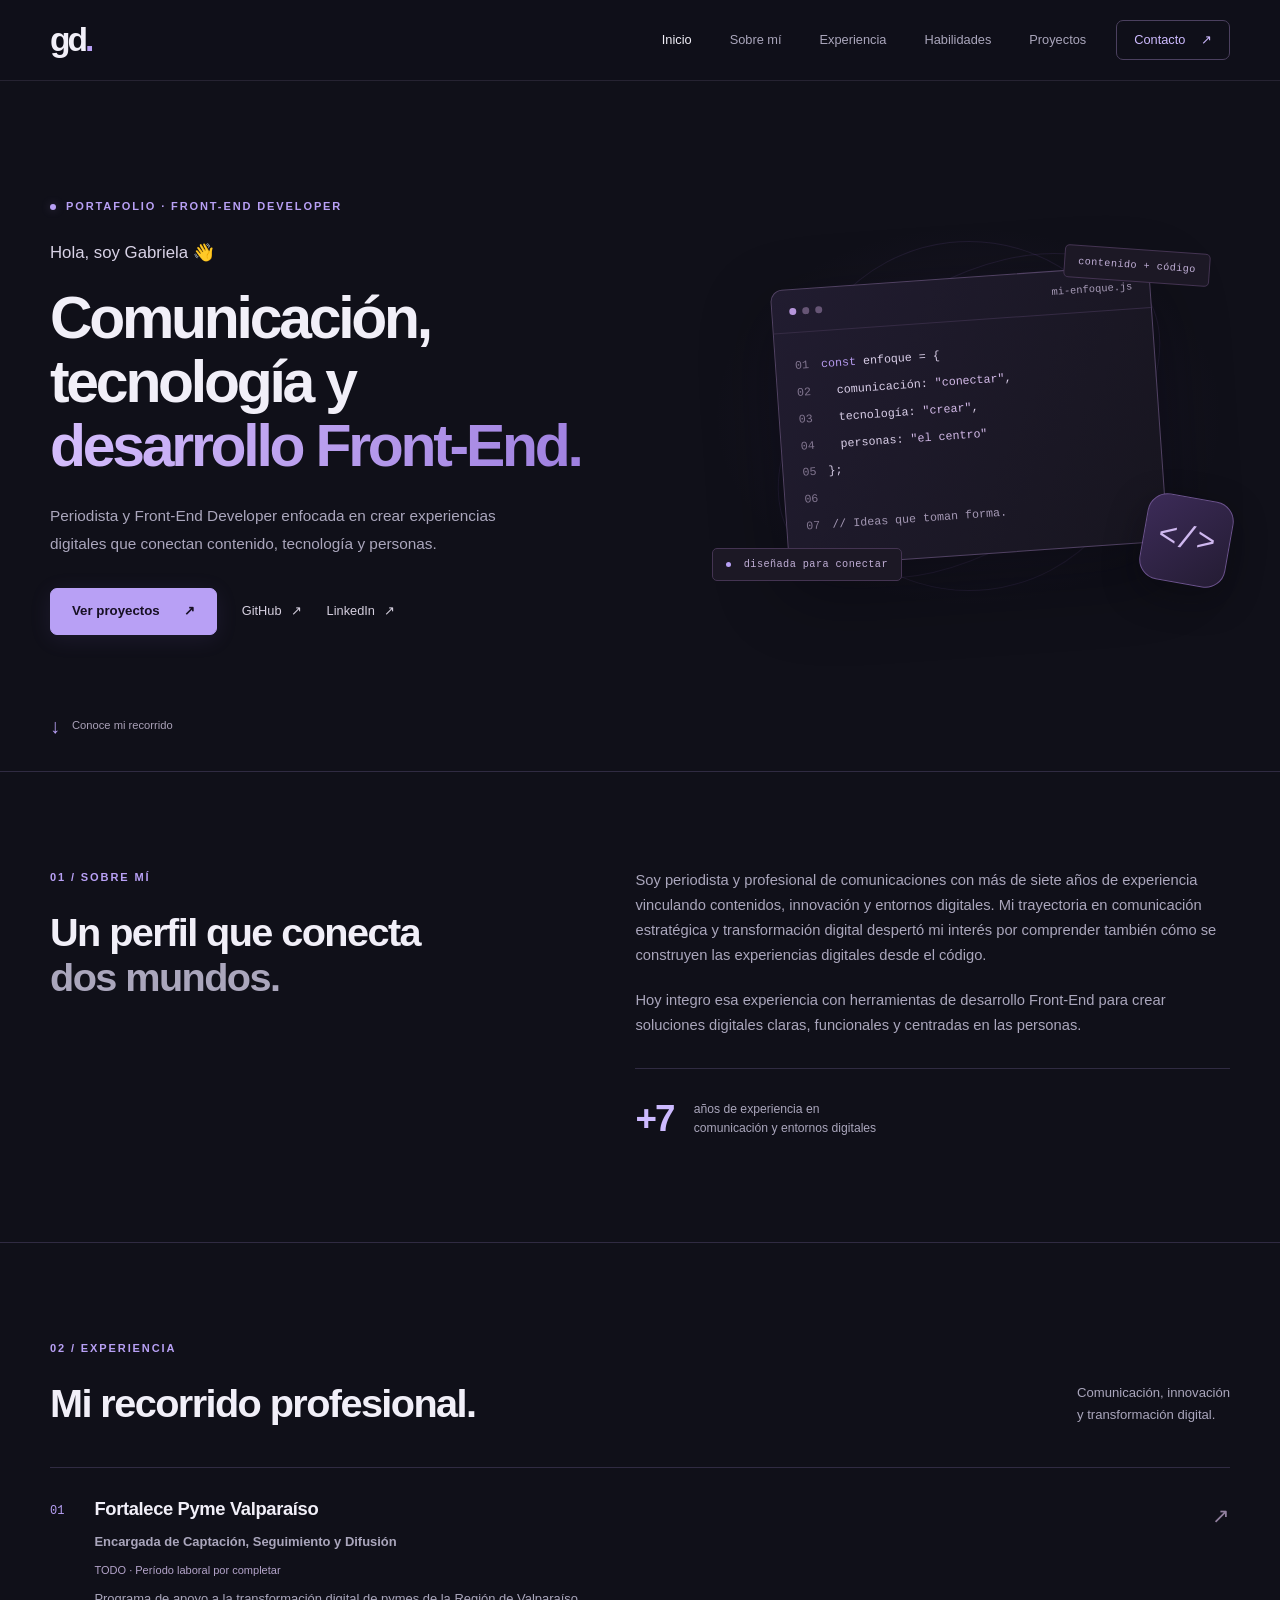
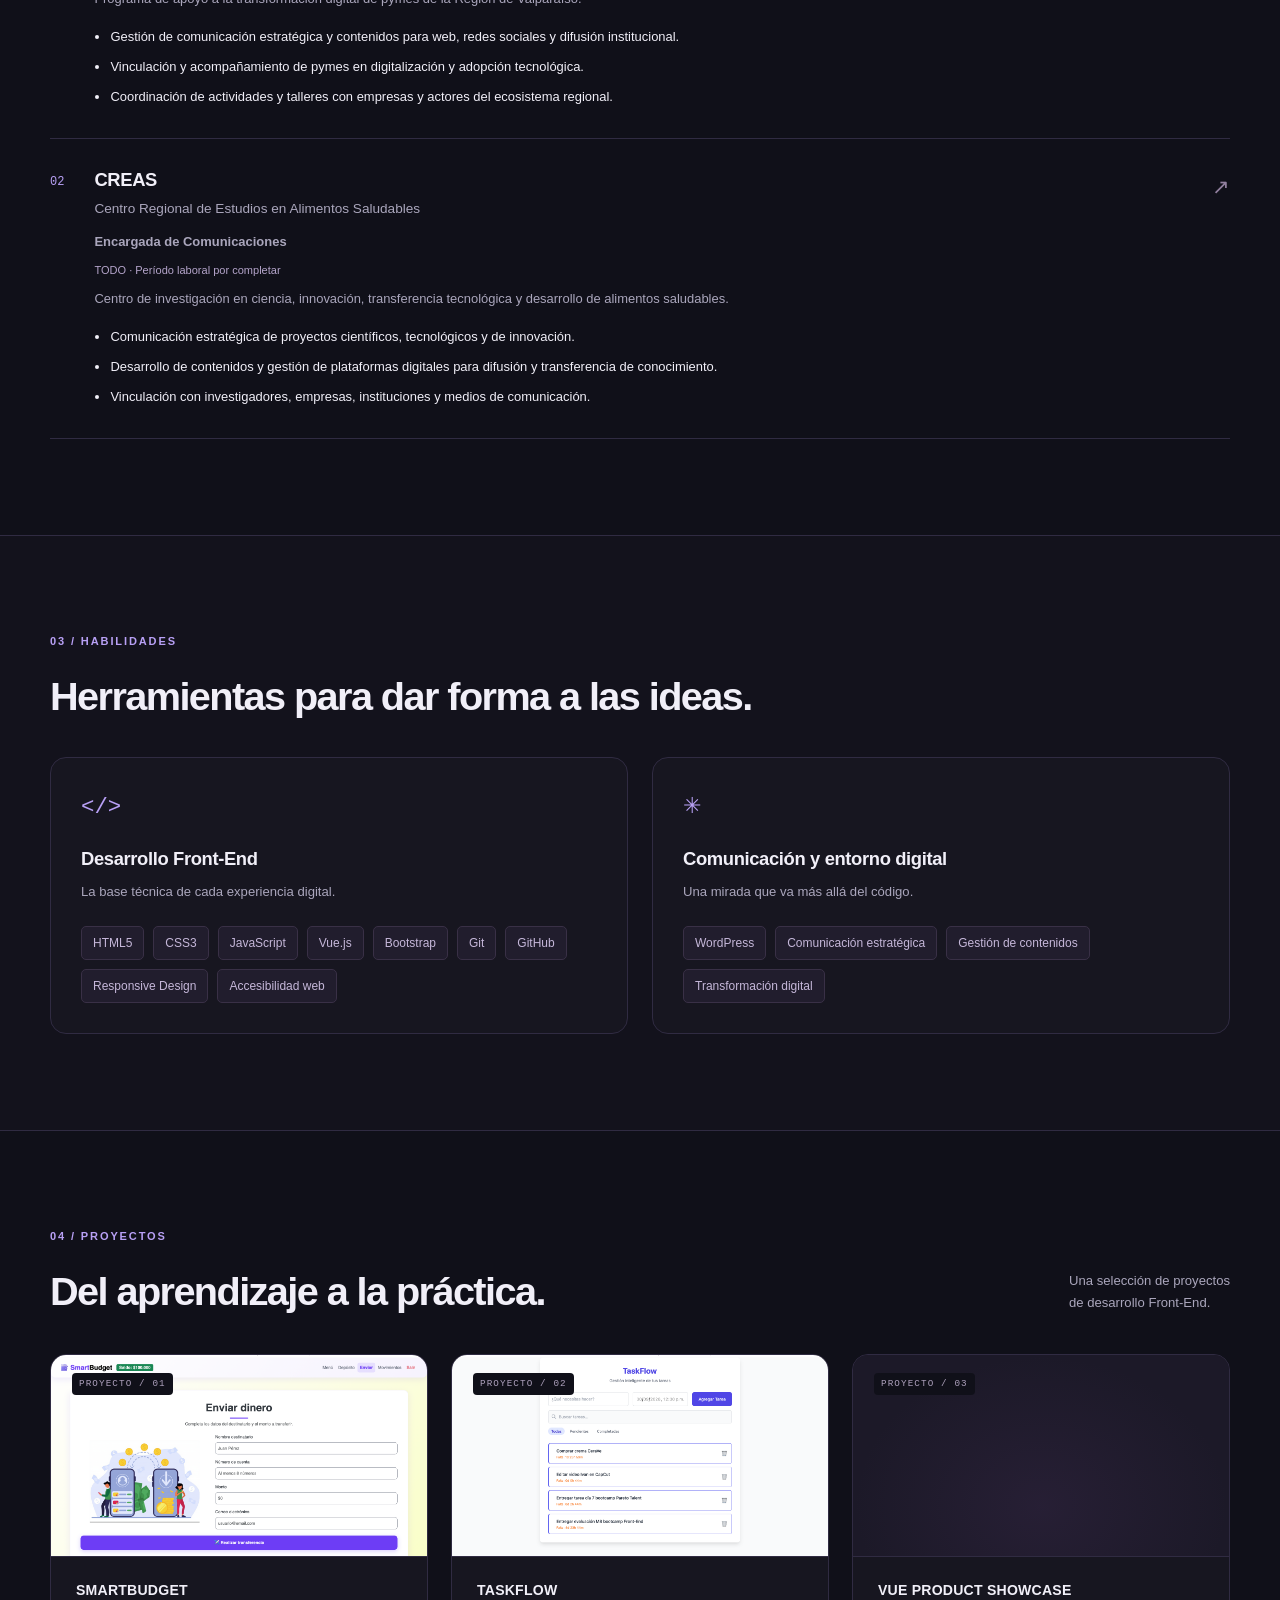
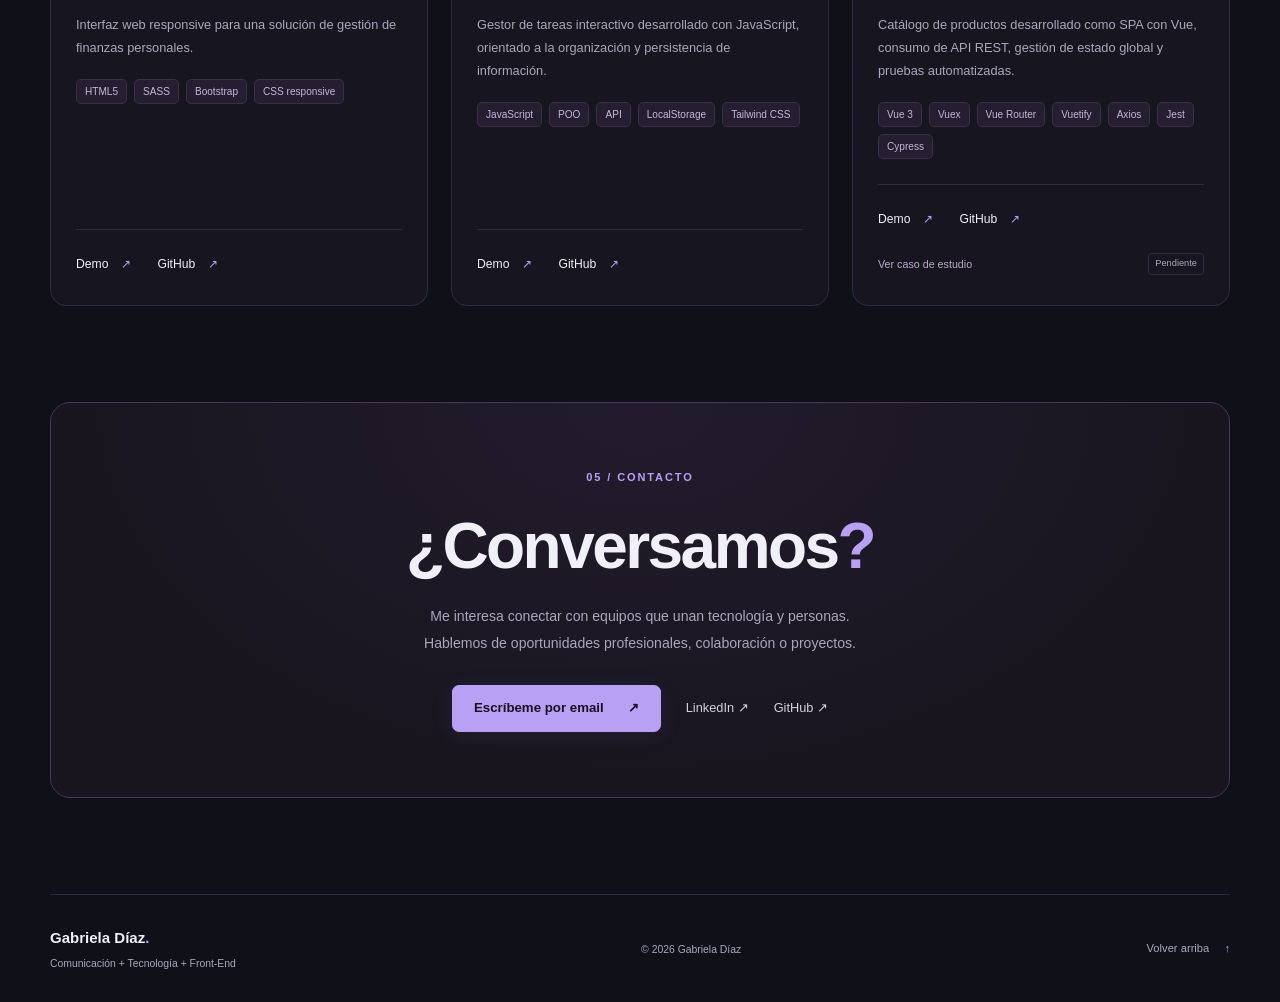
==== index.html @ 2e5667b3 "Creación inicial del portafolio" ====
<!doctype html>
<html lang="es">
<head>
  <meta charset="utf-8">
  <meta name="viewport" content="width=device-width, initial-scale=1">
  <meta name="description" content="Portafolio de Gabriela Díaz, periodista y Front-End Developer. Comunicación estratégica, tecnología y experiencias digitales centradas en las personas.">
  <meta name="theme-color" content="#101019">
  <title>Gabriela Díaz · Front-End Developer</title>
  <link href="https://cdn.jsdelivr.net/npm/bootstrap@5.3.3/dist/css/bootstrap.min.css" rel="stylesheet" integrity="sha384-QWTKZyjpPEjISv5WaRU9OFeRpok6YctnYmDr5pNlyT2bRjXh0JMhjY6hW+ALEwIH" crossorigin="anonymous">
  <link rel="stylesheet" href="css/styles.css">
  <script src="js/main.js" defer></script>
</head>
<body>
  <a class="skip-link" href="#contenido">Saltar al contenido</a>
  <header class="site-header">
    <nav class="navbar navbar-expand-lg container" aria-label="Navegación principal">
      <a class="navbar-brand brand" href="#inicio" aria-label="Gabriela Díaz, inicio">gd<span>.</span></a>
      <button class="navbar-toggler" type="button" aria-controls="menu-principal" aria-expanded="false" aria-label="Abrir menú"><span class="menu-icon" aria-hidden="true"></span></button>
      <div class="collapse navbar-collapse" id="menu-principal">
        <ul class="navbar-nav ms-auto">
          <li class="nav-item"><a class="nav-link" href="#inicio" aria-current="location">Inicio</a></li>
          <li class="nav-item"><a class="nav-link" href="#sobre-mi">Sobre mí</a></li>
          <li class="nav-item"><a class="nav-link" href="#experiencia">Experiencia</a></li>
          <li class="nav-item"><a class="nav-link" href="#habilidades">Habilidades</a></li>
          <li class="nav-item"><a class="nav-link" href="#proyectos">Proyectos</a></li>
          <li class="nav-item"><a class="nav-link contact-nav" href="#contacto">Contacto <span aria-hidden="true">↗</span></a></li>
        </ul>
      </div>
    </nav>
  </header>
  <main id="contenido" tabindex="-1">
    <section id="inicio" class="hero section container" aria-labelledby="hero-title">
      <div class="hero-copy">
        <p class="eyebrow"><span class="status-dot" aria-hidden="true"></span> PORTAFOLIO · FRONT-END DEVELOPER</p>
        <p class="intro">Hola, soy Gabriela <span aria-hidden="true">👋</span></p>
        <h1 id="hero-title">Comunicación,<br>tecnología y<br><span class="gradient-text">desarrollo<br class="mobile-break"> Front-End.</span></h1>
        <p class="hero-description">Periodista y Front-End Developer enfocada en crear experiencias digitales que conectan contenido, tecnología y personas.</p>
        <div class="hero-actions">
          <a class="button button-primary" href="#proyectos">Ver proyectos <span aria-hidden="true">↗</span></a>
          <!-- TODO: reemplazar # por las URLs reales de GitHub y LinkedIn. -->
          <a class="text-link" href="#" data-pending aria-label="GitHub (enlace pendiente)">GitHub <span aria-hidden="true">↗</span></a>
          <a class="text-link" href="#" data-pending aria-label="LinkedIn (enlace pendiente)">LinkedIn <span aria-hidden="true">↗</span></a>
        </div>
      </div>
      <div class="hero-art" aria-hidden="true">
        <div class="orbit orbit-one"></div><div class="orbit orbit-two"></div>
        <div class="art-label label-top">contenido + código</div>
        <div class="code-window">
          <div class="window-bar"><span></span><span></span><span></span><small>mi-enfoque.js</small></div>
          <div class="code-body"><span class="line-number">01</span><code><b>const</b> enfoque = {</code><span class="line-number">02</span><code>  comunicación: <em>"conectar"</em>,</code><span class="line-number">03</span><code>  tecnología: <em>"crear"</em>,</code><span class="line-number">04</span><code>  personas: <em>"el centro"</em></code><span class="line-number">05</span><code>};</code><span class="line-number">06</span><code></code><span class="line-number">07</span><code><i>// Ideas que toman forma.</i></code></div>
        </div>
        <div class="code-symbol">&lt;/&gt;</div><div class="art-label label-bottom"><span></span> diseñada para conectar</div>
      </div>
      <a class="scroll-hint" href="#sobre-mi"><span aria-hidden="true">↓</span> Conoce mi recorrido</a>
    </section>
    <section id="sobre-mi" class="section section-bordered" aria-labelledby="about-title">
      <div class="container about-grid">
        <div><p class="eyebrow">01 / SOBRE MÍ</p><h2 id="about-title">Un perfil que conecta<br><span class="muted-heading">dos mundos.</span></h2></div>
        <div class="about-copy"><p>Soy periodista y profesional de comunicaciones con más de siete años de experiencia vinculando contenidos, innovación y entornos digitales. Mi trayectoria en comunicación estratégica y transformación digital despertó mi interés por comprender también cómo se construyen las experiencias digitales desde el código.</p><p>Hoy integro esa experiencia con herramientas de desarrollo Front-End para crear soluciones digitales claras, funcionales y centradas en las personas.</p><div class="about-note"><span class="note-number">+7</span><span>años de experiencia en<br>comunicación y entornos digitales</span></div></div>
      </div>
    </section>
    <section id="experiencia" class="section container" aria-labelledby="experience-title">
      <div class="section-heading"><div><p class="eyebrow">02 / EXPERIENCIA</p><h2 id="experience-title">Mi recorrido profesional.</h2></div><p>Comunicación, innovación<br>y transformación digital.</p></div>
      <div class="experience-list">
        <article class="experience-card">
          <span class="experience-index" aria-hidden="true">01</span>
          <div>
            <h3>Fortalece Pyme Valparaíso</h3>
            <p class="experience-detail mb-2"><strong>Encargada de Captación, Seguimiento y Difusión</strong></p>
            <p class="pending-label">TODO · Período laboral por completar</p>
            <p class="experience-detail">Programa de apoyo a la transformación digital de pymes de la Región de Valparaíso.</p>
            <ul class="experience-detail mt-3 ps-3">
              <li class="mb-2">Gestión de comunicación estratégica y contenidos para web, redes sociales y difusión institucional.</li>
              <li class="mb-2">Vinculación y acompañamiento de pymes en digitalización y adopción tecnológica.</li>
              <li>Coordinación de actividades y talleres con empresas y actores del ecosistema regional.</li>
            </ul>
          </div>
          <span class="experience-arrow" aria-hidden="true">↗</span>
        </article>
        <article class="experience-card">
          <span class="experience-index" aria-hidden="true">02</span>
          <div>
            <h3>CREAS <span class="organization-detail">Centro Regional de Estudios en Alimentos Saludables</span></h3>
            <p class="experience-detail mb-2"><strong>Encargada de Comunicaciones</strong></p>
            <p class="pending-label">TODO · Período laboral por completar</p>
            <p class="experience-detail">Centro de investigación en ciencia, innovación, transferencia tecnológica y desarrollo de alimentos saludables.</p>
            <ul class="experience-detail mt-3 ps-3">
              <li class="mb-2">Comunicación estratégica de proyectos científicos, tecnológicos y de innovación.</li>
              <li class="mb-2">Desarrollo de contenidos y gestión de plataformas digitales para difusión y transferencia de conocimiento.</li>
              <li>Vinculación con investigadores, empresas, instituciones y medios de comunicación.</li>
            </ul>
          </div>
          <span class="experience-arrow" aria-hidden="true">↗</span>
        </article>
      </div>
    </section>
    <section id="habilidades" class="section section-bordered skills-section" aria-labelledby="skills-title">
      <div class="container"><p class="eyebrow">03 / HABILIDADES</p><h2 id="skills-title">Herramientas para dar forma a las ideas.</h2>
        <div class="skills-grid"><article class="skill-panel"><span class="panel-icon" aria-hidden="true">&lt;/&gt;</span><h3>Desarrollo Front-End</h3><p>La base técnica de cada experiencia digital.</p><ul class="tags skill-tags"><li>HTML5</li><li>CSS3</li><li>JavaScript</li><li>Vue.js</li><li>Bootstrap</li><li>Git</li><li>GitHub</li><li>Responsive Design</li><li>Accesibilidad web</li></ul></article><article class="skill-panel"><span class="panel-icon" aria-hidden="true">✳</span><h3>Comunicación y entorno digital</h3><p>Una mirada que va más allá del código.</p><ul class="tags skill-tags"><li>WordPress</li><li>Comunicación estratégica</li><li>Gestión de contenidos</li><li>Transformación digital</li></ul></article></div>
      </div>
    </section>
    <section id="proyectos" class="section container" aria-labelledby="projects-title">
      <div class="section-heading"><div><p class="eyebrow">04 / PROYECTOS</p><h2 id="projects-title">Del aprendizaje a la práctica.</h2></div><p>Una selección de proyectos<br>de desarrollo Front-End.</p></div>
      <div class="projects-grid">
        <article class="project-card"><div class="project-preview"><img src="assets/img/smartbudget.png" alt="Interfaz de SmartBudget para envío de dinero y gestión de finanzas personales" width="2880" height="1800" loading="lazy" decoding="async"><span class="project-number">PROYECTO / 01</span></div><div class="project-body"><h3>SMARTBUDGET</h3><p>Interfaz web responsive para una solución de gestión de finanzas personales.</p><ul class="tags"><li>HTML5</li><li>SASS</li><li>Bootstrap</li><li>CSS responsive</li></ul><div class="project-links"><!-- TODO: URLs reales de demo y repositorio de SMARTBUDGET. --><a href="#" data-pending aria-label="Demo de Smartbudget (enlace pendiente)">Demo <span aria-hidden="true">↗</span></a><a href="#" data-pending aria-label="GitHub de Smartbudget (enlace pendiente)">GitHub <span aria-hidden="true">↗</span></a></div></div></article>
        <article class="project-card"><div class="project-preview"><img src="assets/img/taskflow.png" alt="Interfaz de TaskFlow con gestor y listado de tareas" width="2880" height="1800" loading="lazy" decoding="async"><span class="project-number">PROYECTO / 02</span></div><div class="project-body"><h3>TASKFLOW</h3><p>Gestor de tareas interactivo desarrollado con JavaScript, orientado a la organización y persistencia de información.</p><ul class="tags"><li>JavaScript</li><li>POO</li><li>API</li><li>LocalStorage</li><li>Tailwind CSS</li></ul><div class="project-links"><!-- TODO: URLs reales de demo y repositorio de TASKFLOW. --><a href="#" data-pending aria-label="Demo de Taskflow (enlace pendiente)">Demo <span aria-hidden="true">↗</span></a><a href="#" data-pending aria-label="GitHub de Taskflow (enlace pendiente)">GitHub <span aria-hidden="true">↗</span></a></div></div></article>
        <article class="project-card"><div class="project-preview"><img src="assets/img/vue-product-showcase.png" alt="Catálogo de productos desarrollado con Vue con filtros y gestión de favoritos" width="2880" height="1800" loading="lazy" decoding="async"><span class="project-number">PROYECTO / 03</span></div><div class="project-body"><h3>VUE PRODUCT SHOWCASE</h3><p>Catálogo de productos desarrollado como SPA con Vue, consumo de API REST, gestión de estado global y pruebas automatizadas.</p><ul class="tags"><li>Vue 3</li><li>Vuex</li><li>Vue Router</li><li>Vuetify</li><li>Axios</li><li>Jest</li><li>Cypress</li></ul><div class="project-links"><!-- TODO: URLs reales de demo y repositorio de VUE PRODUCT SHOWCASE. --><a href="#" data-pending aria-label="Demo de Vue Product Showcase (enlace pendiente)">Demo <span aria-hidden="true">↗</span></a><a href="#" data-pending aria-label="GitHub de Vue Product Showcase (enlace pendiente)">GitHub <span aria-hidden="true">↗</span></a></div><!-- TODO: añadir URL del caso de estudio y activar este enlace cuando esté disponible. --><a class="case-study" href="#" data-pending aria-label="Ver caso de estudio de Vue Product Showcase (pendiente)">Ver caso de estudio <span>Pendiente</span></a></div></article>
      </div>
    </section>
    <section id="contacto" class="section container" aria-labelledby="contact-title"><div class="contact-panel"><p class="eyebrow">05 / CONTACTO</p><h2 id="contact-title">¿Conversamos<span>?</span></h2><p>Me interesa conectar con equipos que unan tecnología y personas.<br>Hablemos de oportunidades profesionales, colaboración o proyectos.</p><div class="contact-actions"><!-- TODO: reemplazar # por mailto: con email real y URLs de LinkedIn y GitHub. --><a class="button button-primary" href="#" data-pending aria-label="Email (enlace pendiente)">Escríbeme por email <span aria-hidden="true">↗</span></a><a class="text-link" href="#" data-pending aria-label="LinkedIn (enlace pendiente)">LinkedIn ↗</a><a class="text-link" href="#" data-pending aria-label="GitHub (enlace pendiente)">GitHub ↗</a></div></div></section>
  </main>
  <footer class="site-footer container"><div><a class="footer-name" href="#inicio">Gabriela Díaz<span>.</span></a><p>Comunicación + Tecnología + Front-End</p></div><p>© <span id="year">2026</span> Gabriela Díaz</p><a class="back-top" href="#inicio">Volver arriba <span aria-hidden="true">↑</span></a></footer>
  <div class="link-notice" role="status" aria-live="polite" aria-atomic="true"></div>
</body>
</html>
---- css/styles.css ----
/* Paleta, espaciado y componentes compartidos. */
:root{color-scheme:dark;--bg:#101019;--surface:#171620;--surface-light:#1d1b29;--text:#f1eff8;--muted:#aaa6bc;--accent:#b8a0f5;--accent-bright:#cdbaff;--border:#302b42;--radius:16px;--header-height:80px}
*{box-sizing:border-box}html{scroll-behavior:smooth;scroll-padding-top:calc(var(--header-height) + 24px)}body{margin:0;background:var(--bg);color:var(--text);font-family:Inter,"Segoe UI",Arial,sans-serif;font-size:16px;line-height:1.7;-webkit-font-smoothing:antialiased}a{color:inherit;text-decoration:none}a,button{touch-action:manipulation}a,button,.project-card{transition:color .2s,background .2s,border-color .2s,transform .2s}a:hover{color:var(--accent-bright)}:focus-visible{outline:3px solid var(--accent-bright);outline-offset:5px;border-radius:4px}::selection{background:#66508c;color:#fff}.container{width:calc(100% - 48px);max-width:1180px;margin-inline:auto;padding-inline:0}.section{padding-block:96px}.section-bordered{border-block:1px solid var(--border)}.eyebrow{font-size:.69rem;font-weight:600;letter-spacing:.17em;color:var(--accent);margin-bottom:23px}h1,h2,h3{line-height:1.15;font-weight:650;letter-spacing:-.04em}h2{font-size:clamp(1.9rem,3.1vw,2.6rem);margin-bottom:0}h3{font-size:1.15rem;letter-spacing:-.02em}p{color:var(--muted)}/* Oculto visualmente, disponible para teclado y fuera del flujo del layout. */
.skip-link{position:fixed;top:12px;left:20px;z-index:100;width:1px;height:1px;padding:0;overflow:hidden;clip-path:inset(50%);white-space:nowrap;background:var(--accent-bright);color:var(--bg);transition:none}
.skip-link:focus-visible{width:auto;height:auto;max-width:calc(100% - 40px);padding:12px 20px;overflow:visible;clip-path:none;white-space:normal;color:var(--bg);outline:3px solid var(--accent-bright);outline-offset:5px;border-radius:4px}
.site-header{position:sticky;top:0;z-index:30;background:rgba(16,16,25,.96);border-bottom:1px solid #262332;backdrop-filter:blur(14px)}.navbar{min-height:var(--header-height);padding-block:12px}.brand{font-size:2.1rem;letter-spacing:-.09em;color:var(--text)!important;font-weight:750;line-height:1}.brand span,.footer-name span{color:var(--accent)}.navbar-nav{gap:22px;align-items:center}.navbar .nav-link{color:var(--muted);font-size:.8rem;padding:8px 0}.navbar .nav-link:hover,.navbar .nav-link[aria-current]{color:var(--text)}.navbar .contact-nav{border:1px solid #4b405f;border-radius:7px;padding:8px 17px!important;color:var(--accent-bright)}.contact-nav span{margin-left:12px}.navbar-toggler{border:1px solid var(--border);padding:12px;color:var(--accent);box-shadow:none!important}.menu-icon{display:block;width:20px;height:14px;border-top:2px solid currentColor;border-bottom:2px solid currentColor;position:relative}.menu-icon:after{content:"";position:absolute;top:5px;left:0;width:20px;border-top:2px solid currentColor}
/* Hero: ilustración abstracta creada únicamente con CSS, sin fotografía. */
.hero{position:relative;display:grid;grid-template-columns:1.2fr 1fr;align-items:center;gap:30px;padding-top:85px;padding-bottom:105px;min-height:690px}.hero .eyebrow{display:flex;align-items:center;gap:10px}.status-dot{width:6px;height:6px;border-radius:50%;background:var(--accent);box-shadow:0 0 10px #b8a0f544}.intro{color:#d8d2e6;font-size:1.05rem;margin:0 0 18px}h1{font-size:clamp(2.6rem,4.6vw,3.9rem);line-height:1.09;margin-bottom:24px;letter-spacing:-.055em}.gradient-text{background:linear-gradient(110deg,#d6bffd,#9e7fdf);background-clip:text;-webkit-background-clip:text;color:transparent}.mobile-break{display:none}.hero-description{font-size:.96rem;max-width:465px;line-height:1.8}.hero-actions,.contact-actions{display:flex;align-items:center;flex-wrap:wrap;gap:25px;margin-top:30px}.button{display:inline-flex;align-items:center;justify-content:center;gap:24px;min-height:47px;padding:10px 21px;border-radius:7px;font-size:.83rem;font-weight:650}.button-primary{background:var(--accent);color:#171023;border:1px solid var(--accent);box-shadow:0 4px 22px #9874e21a}.button-primary:hover{background:#ceb9ff;color:#171023;transform:translateY(-2px)}.text-link{font-size:.8rem;color:#d5cfdf;min-height:44px;display:inline-flex;align-items:center;gap:9px}.hero-art{height:390px;position:relative;display:flex;align-items:center;justify-content:center;background:radial-gradient(ellipse,#71499a22,transparent 69%)}.orbit{position:absolute;width:350px;height:350px;border:1px solid #8e69c320;border-radius:50%;transform:rotate(-28deg)}.orbit-two{width:430px;height:260px;transform:rotate(-35deg)}.code-window{position:relative;z-index:2;width:380px;border:1px solid #514263;border-radius:12px;background:linear-gradient(120deg,#211c30,#17151f);box-shadow:0 25px 70px #06050c66;transform:rotate(-4deg)}.window-bar{height:43px;display:flex;align-items:center;gap:6px;border-bottom:1px solid #352b44;padding:0 17px}.window-bar>span{width:7px;height:7px;background:#665575;border-radius:50%}.window-bar>span:first-child{background:#b695db}.window-bar small{margin-left:auto;font-family:monospace;font-size:.65rem;color:#a69ab6}.code-body{padding:24px 13px 28px;display:grid;grid-template-columns:26px 1fr;gap:7px 6px;font-family:monospace;font-size:.73rem}.line-number{color:#81758f;text-align:center}.code-body code{white-space:pre;color:#d9cee8;font-size:inherit}.code-body b{color:#b499ec;font-weight:400}.code-body em{font-style:normal;color:#d2b9e7}.code-body i{font-style:normal;color:#a397b3}.code-symbol{position:absolute;right:0;bottom:27px;z-index:3;width:87px;height:87px;display:grid;place-items:center;border:1px solid #6b528d;border-radius:20px;background:linear-gradient(135deg,#3c2b58,#241c33);font-family:monospace;font-size:2rem;color:#cfb8ef;transform:rotate(10deg);box-shadow:0 12px 35px #08070d66}.art-label{position:absolute;font-family:monospace;font-size:.64rem;letter-spacing:.04em;color:#c1afd7;border:1px solid #443452;background:#1c1825;padding:7px 13px;border-radius:5px;z-index:3}.label-top{top:28px;right:20px;transform:rotate(4deg)}.label-bottom{bottom:30px;left:5px}.label-bottom span{display:inline-block;width:5px;height:5px;background:var(--accent);border-radius:50%;margin-right:6px}.scroll-hint{position:absolute;bottom:28px;left:0;font-size:.7rem;color:#aaa1b8;display:flex;gap:12px;align-items:center}.scroll-hint span{font-size:1.25rem;color:var(--accent)}
.about-grid{display:grid;grid-template-columns:1fr 1.2fr;gap:90px}.muted-heading{color:var(--muted)}.about-copy p{font-size:.92rem;margin-bottom:20px}.about-note{border-top:1px solid var(--border);margin-top:30px;padding-top:22px;display:flex;align-items:center;gap:20px;color:var(--muted);font-size:.76rem;line-height:1.5}.note-number{color:var(--accent-bright);font-size:2.3rem;letter-spacing:-.05em;font-weight:600}.section-heading{display:flex;align-items:end;justify-content:space-between;gap:30px;margin-bottom:40px}.section-heading>p{font-size:.82rem;margin:0}.experience-list{border-top:1px solid var(--border)}.experience-card{display:flex;gap:30px;padding:30px 0;border-bottom:1px solid var(--border)}.experience-index{font-family:monospace;color:var(--accent);font-size:.75rem;padding-top:3px}.experience-card h3{margin-bottom:12px}.organization-detail{display:block;font-size:.85rem;font-weight:400;letter-spacing:0;color:var(--muted);margin-top:9px;line-height:1.5}.pending-label{font-size:.69rem;color:#b4a4ca;margin-bottom:8px}.experience-detail{font-size:.81rem;margin:0}.experience-arrow{margin-left:auto;color:#92809f;font-size:1.3rem}.skills-section{background:#13121c}.skills-grid{display:grid;grid-template-columns:1fr 1fr;gap:24px;margin-top:38px}.skill-panel{border:1px solid var(--border);border-radius:var(--radius);padding:30px;background:var(--surface)}.panel-icon{font-family:monospace;color:var(--accent);font-size:1.4rem;display:block;margin-bottom:21px}.skill-panel p{font-size:.82rem;margin:12px 0 23px}.tags{display:flex;flex-wrap:wrap;gap:7px;list-style:none;padding:0;margin:0}.tags li{font-size:.63rem;line-height:1.5;border:1px solid #393046;border-radius:5px;padding:4px 8px;color:#c5b7d9;background:#241e30}.skill-tags{gap:9px}.skill-tags li{font-size:.75rem;padding:7px 11px;background:#211d2d}.projects-grid{display:grid;grid-template-columns:repeat(3,minmax(0,1fr));gap:23px}.project-card{border:1px solid var(--border);border-radius:var(--radius);overflow:hidden;background:var(--surface);display:flex;flex-direction:column}.project-card:hover{border-color:#69517f;transform:translateY(-4px)}.project-preview{height:202px;position:relative;overflow:hidden;display:flex;align-items:center;justify-content:center;border-bottom:1px solid var(--border);background:radial-gradient(ellipse at 50% 75%,#55386b30,transparent 70%),#1c1928}.project-preview img{position:absolute;inset:0;display:block;width:100%;height:100%;object-fit:cover;object-position:center center}.project-number{position:absolute;z-index:1;background:var(--bg);padding:3px 7px;border-radius:4px;top:18px;left:21px;font-family:monospace;font-size:.58rem;letter-spacing:.12em;color:#aea1bd}.project-body{padding:25px;flex:1;display:flex;flex-direction:column}.project-body h3{font-size:.88rem;letter-spacing:.015em;margin-bottom:14px}.project-body>p{font-size:.8rem;line-height:1.8;margin-bottom:20px}.project-body .tags{margin-bottom:25px}.project-links{display:flex;gap:26px;padding-top:18px;border-top:1px solid var(--border);margin-top:auto}.project-links a{font-size:.76rem;min-height:32px;display:flex;gap:13px;align-items:center}.project-links span{color:var(--accent)}.case-study{font-size:.67rem;display:flex;align-items:center;justify-content:space-between;gap:8px;margin-top:13px;min-height:32px;color:#bbaaca}.case-study span{font-size:.58rem;border:1px solid var(--border);border-radius:4px;padding:2px 6px;color:var(--muted)}#contacto{padding-top:0}.contact-panel{position:relative;text-align:center;border:1px solid #49365f;border-radius:20px;padding:65px 24px;background:radial-gradient(ellipse at 50% 0,#62408025,transparent 70%),#18151f}.contact-panel h2{font-size:clamp(2.8rem,5vw,4rem);margin-bottom:20px}.contact-panel h2 span{color:var(--accent)}.contact-panel>p:not(.eyebrow){font-size:.88rem;line-height:1.9}.contact-actions{justify-content:center;margin-top:28px}.site-footer{display:flex;justify-content:space-between;align-items:center;gap:28px;border-top:1px solid var(--border);padding-block:29px}.footer-name{font-size:.94rem;font-weight:600}.site-footer p{font-size:.65rem;margin:4px 0 0}.back-top{font-size:.7rem;color:var(--muted)}.back-top span{margin-left:12px;color:var(--accent)}.link-notice{position:fixed;bottom:24px;left:50%;transform:translateX(-50%);z-index:50;width:max-content;max-width:calc(100% - 32px);border-radius:8px;background:#30243f;color:#f0e8fc;box-shadow:0 8px 30px #0005;font-size:.85rem}.link-notice:not(:empty){padding:13px 20px;border:1px solid #755c91}
@media(min-width:1400px){.hero{min-height:745px}}
@media(max-width:1100px){.navbar-nav{gap:16px}.hero-art{transform:scale(.9);transform-origin:center}.hero{grid-template-columns:1.2fr 1fr;gap:0}.about-grid{gap:50px}.project-body{padding:20px}}
@media(max-width:991.98px){.navbar-nav{align-items:stretch;gap:3px;padding:18px 0 8px}.navbar .nav-link{padding:9px 0}.navbar .contact-nav{display:inline-flex;align-items:center;margin-top:5px}.hero{grid-template-columns:1fr;min-height:auto;padding-top:60px}.hero-copy{max-width:620px}h1{font-size:3.8rem}.hero-art{position:absolute;right:0;top:150px;opacity:.2;z-index:-1;width:400px}.hero-description{max-width:470px}.section{padding-block:72px}.hero{padding-bottom:100px}.projects-grid{grid-template-columns:1fr}.project-card{display:grid;grid-template-columns: .8fr 1.2fr}.project-preview{height:100%;min-height:270px;border-bottom:0;border-right:1px solid var(--border)}.project-body{padding:28px}.about-grid{gap:35px}.skills-grid{gap:18px}.skill-panel{padding:25px}.section-heading>p{max-width:220px}.contact-panel{padding:52px 24px}}
@media(max-width:575.98px){:root{--header-height:70px}.container{width:calc(100% - 40px)}.section{padding-block:58px}.hero{padding-top:43px;padding-bottom:80px}.hero .eyebrow{font-size:.55rem;letter-spacing:.12em}.intro{font-size:.92rem}h1{font-size:clamp(2.45rem,9vw,3.3rem)}.mobile-break{display:block}.hero-description{font-size:.87rem}.hero-art{display:none}.hero-actions{gap:21px}.button{font-size:.78rem;padding:10px 17px;gap:18px}.text-link{font-size:.76rem}.scroll-hint{bottom:20px}.about-grid,.skills-grid{grid-template-columns:1fr;gap:28px}.about-copy p{font-size:.87rem}.section-heading{display:block;margin-bottom:28px}.section-heading>p{margin-top:18px;max-width:none}.section-heading>p br{display:none}.experience-card{gap:17px}.experience-card h3{font-size:1.04rem}.experience-arrow{display:none}.organization-detail{font-size:.78rem}.project-card{display:flex}.project-preview{height:200px;min-height:0;border-right:0;border-bottom:1px solid var(--border)}.project-body{padding:25px}.project-body>p{font-size:.85rem}.contact-actions{gap:20px}.contact-actions .button{width:100%}.contact-panel{padding:43px 22px}.contact-panel>p br{display:none}.site-footer{flex-wrap:wrap;gap:17px}.site-footer>div{width:100%}.back-top{margin-left:auto}.eyebrow{margin-bottom:18px}}
/* El contenido permanece visible sin animación ni JavaScript. */
@media(prefers-reduced-motion:reduce){html{scroll-behavior:auto}*,*::before,*::after{transition:none!important;animation:none!important}.project-card:hover,.button-primary:hover{transform:none}}
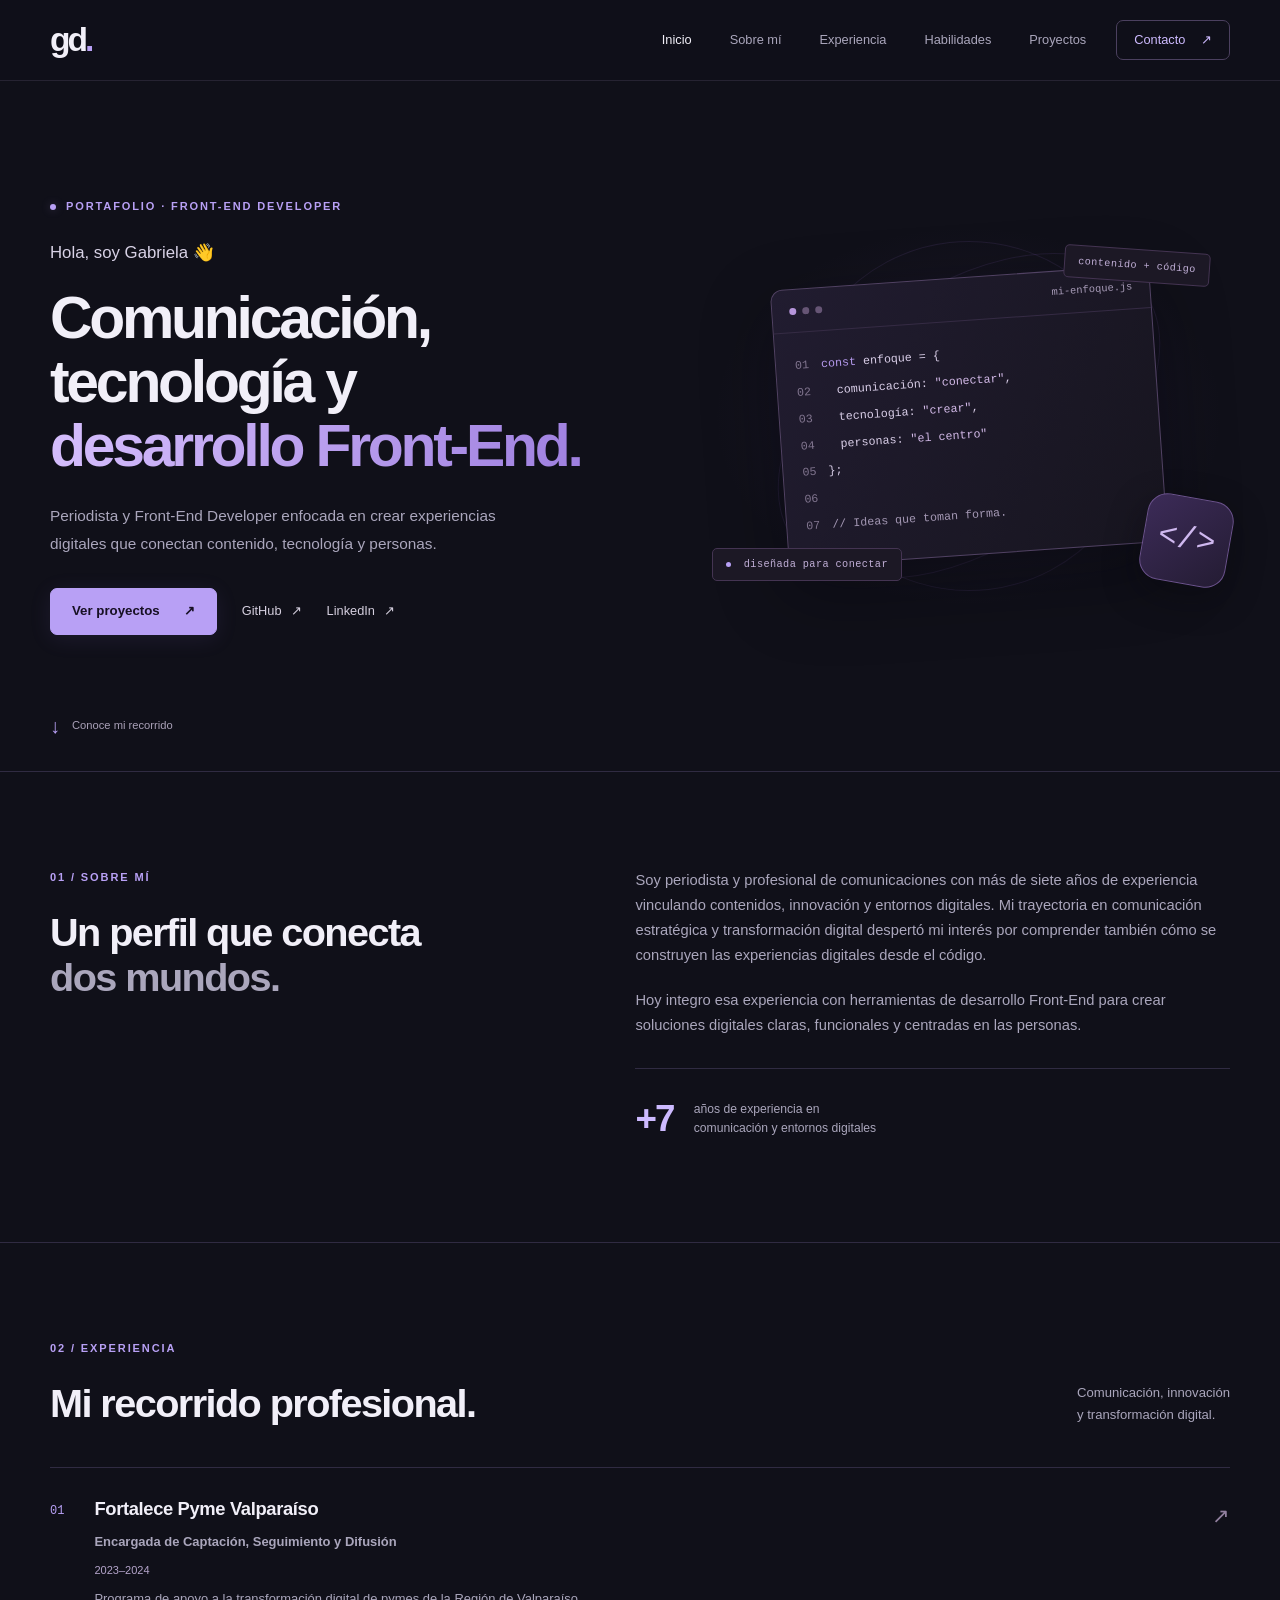
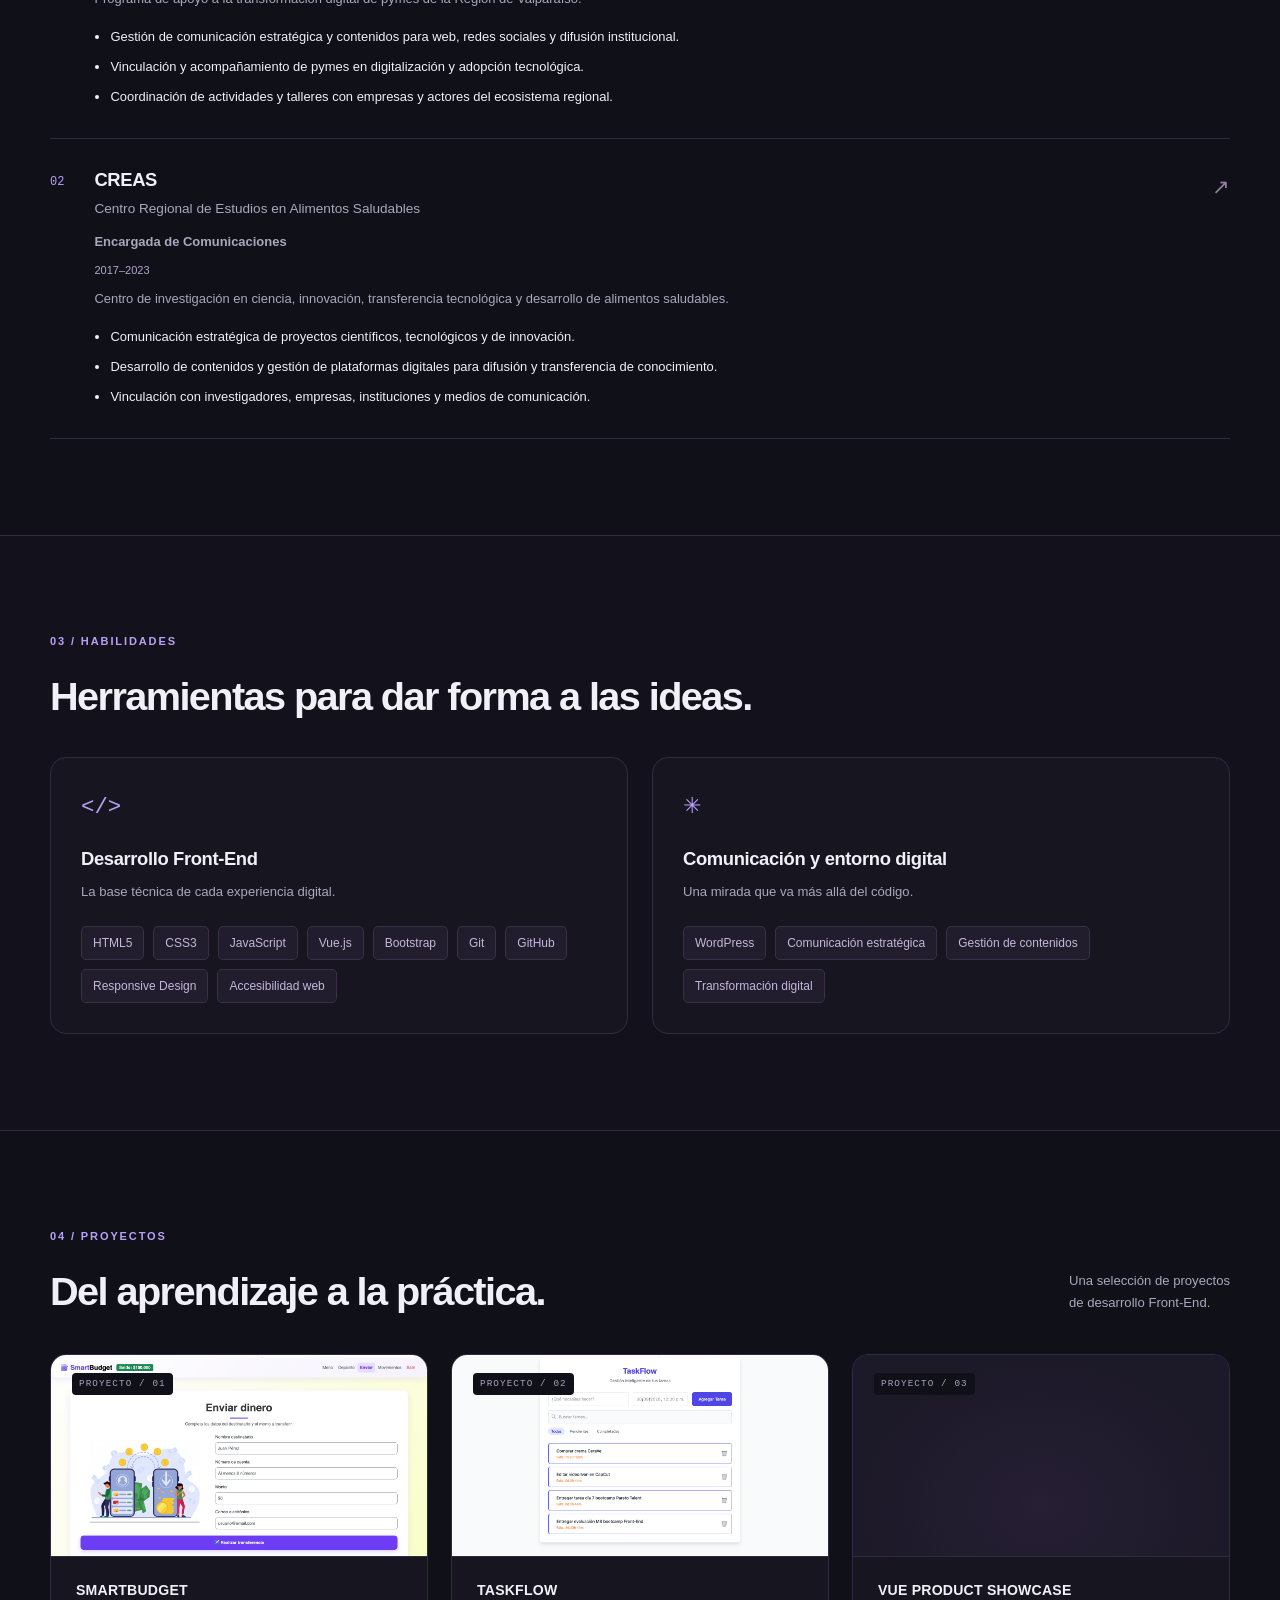
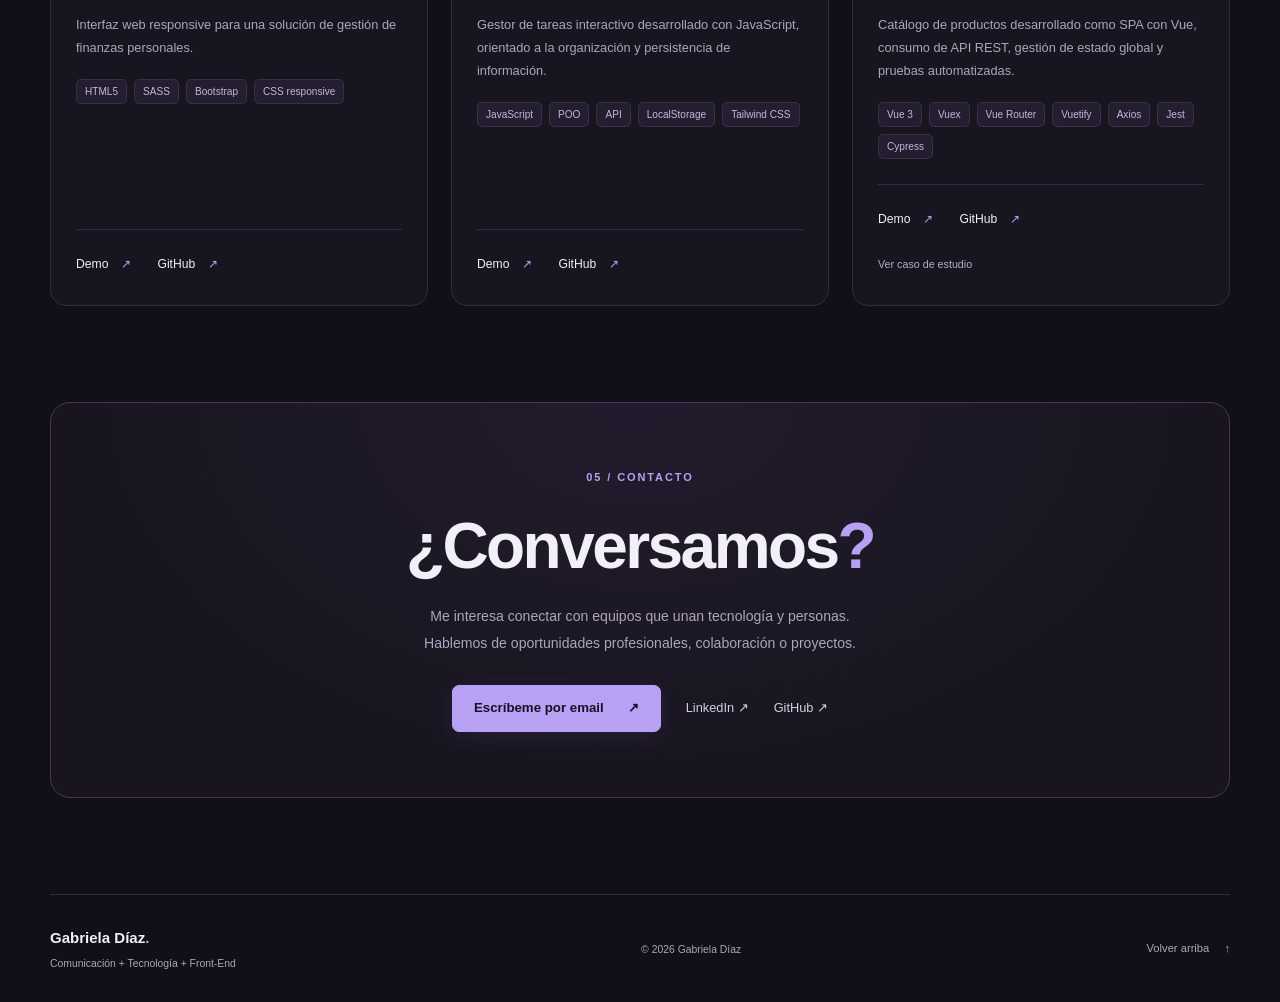
==== commit 10d153f6: "Incorporación de caso de estudio y actualización del portafolio" ====
--- a/index.html
+++ b/index.html
@@ -67,7 +67,7 @@
           <div>
             <h3>Fortalece Pyme Valparaíso</h3>
             <p class="experience-detail mb-2"><strong>Encargada de Captación, Seguimiento y Difusión</strong></p>
-            <p class="pending-label">TODO · Período laboral por completar</p>
+            <p class="pending-label">2023–2024</p>
             <p class="experience-detail">Programa de apoyo a la transformación digital de pymes de la Región de Valparaíso.</p>
             <ul class="experience-detail mt-3 ps-3">
               <li class="mb-2">Gestión de comunicación estratégica y contenidos para web, redes sociales y difusión institucional.</li>
@@ -82,7 +82,7 @@
           <div>
             <h3>CREAS <span class="organization-detail">Centro Regional de Estudios en Alimentos Saludables</span></h3>
             <p class="experience-detail mb-2"><strong>Encargada de Comunicaciones</strong></p>
-            <p class="pending-label">TODO · Período laboral por completar</p>
+            <p class="pending-label">2017–2023</p>
             <p class="experience-detail">Centro de investigación en ciencia, innovación, transferencia tecnológica y desarrollo de alimentos saludables.</p>
             <ul class="experience-detail mt-3 ps-3">
               <li class="mb-2">Comunicación estratégica de proyectos científicos, tecnológicos y de innovación.</li>
@@ -102,12 +102,12 @@
     <section id="proyectos" class="section container" aria-labelledby="projects-title">
       <div class="section-heading"><div><p class="eyebrow">04 / PROYECTOS</p><h2 id="projects-title">Del aprendizaje a la práctica.</h2></div><p>Una selección de proyectos<br>de desarrollo Front-End.</p></div>
       <div class="projects-grid">
-        <article class="project-card"><div class="project-preview"><img src="assets/img/smartbudget.png" alt="Interfaz de SmartBudget para envío de dinero y gestión de finanzas personales" width="2880" height="1800" loading="lazy" decoding="async"><span class="project-number">PROYECTO / 01</span></div><div class="project-body"><h3>SMARTBUDGET</h3><p>Interfaz web responsive para una solución de gestión de finanzas personales.</p><ul class="tags"><li>HTML5</li><li>SASS</li><li>Bootstrap</li><li>CSS responsive</li></ul><div class="project-links"><!-- TODO: URLs reales de demo y repositorio de SMARTBUDGET. --><a href="#" data-pending aria-label="Demo de Smartbudget (enlace pendiente)">Demo <span aria-hidden="true">↗</span></a><a href="#" data-pending aria-label="GitHub de Smartbudget (enlace pendiente)">GitHub <span aria-hidden="true">↗</span></a></div></div></article>
-        <article class="project-card"><div class="project-preview"><img src="assets/img/taskflow.png" alt="Interfaz de TaskFlow con gestor y listado de tareas" width="2880" height="1800" loading="lazy" decoding="async"><span class="project-number">PROYECTO / 02</span></div><div class="project-body"><h3>TASKFLOW</h3><p>Gestor de tareas interactivo desarrollado con JavaScript, orientado a la organización y persistencia de información.</p><ul class="tags"><li>JavaScript</li><li>POO</li><li>API</li><li>LocalStorage</li><li>Tailwind CSS</li></ul><div class="project-links"><!-- TODO: URLs reales de demo y repositorio de TASKFLOW. --><a href="#" data-pending aria-label="Demo de Taskflow (enlace pendiente)">Demo <span aria-hidden="true">↗</span></a><a href="#" data-pending aria-label="GitHub de Taskflow (enlace pendiente)">GitHub <span aria-hidden="true">↗</span></a></div></div></article>
-        <article class="project-card"><div class="project-preview"><img src="assets/img/vue-product-showcase.png" alt="Catálogo de productos desarrollado con Vue con filtros y gestión de favoritos" width="2880" height="1800" loading="lazy" decoding="async"><span class="project-number">PROYECTO / 03</span></div><div class="project-body"><h3>VUE PRODUCT SHOWCASE</h3><p>Catálogo de productos desarrollado como SPA con Vue, consumo de API REST, gestión de estado global y pruebas automatizadas.</p><ul class="tags"><li>Vue 3</li><li>Vuex</li><li>Vue Router</li><li>Vuetify</li><li>Axios</li><li>Jest</li><li>Cypress</li></ul><div class="project-links"><!-- TODO: URLs reales de demo y repositorio de VUE PRODUCT SHOWCASE. --><a href="#" data-pending aria-label="Demo de Vue Product Showcase (enlace pendiente)">Demo <span aria-hidden="true">↗</span></a><a href="#" data-pending aria-label="GitHub de Vue Product Showcase (enlace pendiente)">GitHub <span aria-hidden="true">↗</span></a></div><!-- TODO: añadir URL del caso de estudio y activar este enlace cuando esté disponible. --><a class="case-study" href="#" data-pending aria-label="Ver caso de estudio de Vue Product Showcase (pendiente)">Ver caso de estudio <span>Pendiente</span></a></div></article>
+        <article class="project-card"><div class="project-preview"><img src="assets/img/smartbudget.png" alt="Interfaz de SmartBudget para envío de dinero y gestión de finanzas personales" width="2880" height="1800" loading="lazy" decoding="async"><span class="project-number">PROYECTO / 01</span></div><div class="project-body"><h3>SMARTBUDGET</h3><p>Interfaz web responsive para una solución de gestión de finanzas personales.</p><ul class="tags"><li>HTML5</li><li>SASS</li><li>Bootstrap</li><li>CSS responsive</li></ul><div class="project-links"><a href="https://gdiazcontreras.github.io/smartbudget-landing/" target="_blank" rel="noopener noreferrer" aria-label="Demo de SmartBudget (abre en una nueva pestaña)">Demo <span aria-hidden="true">↗</span></a><a href="https://github.com/gdiazcontreras/smartbudget-landing" target="_blank" rel="noopener noreferrer" aria-label="Repositorio de SmartBudget en GitHub (abre en una nueva pestaña)">GitHub <span aria-hidden="true">↗</span></a></div></div></article>
+        <article class="project-card"><div class="project-preview"><img src="assets/img/taskflow.png" alt="Interfaz de TaskFlow con gestor y listado de tareas" width="2880" height="1800" loading="lazy" decoding="async"><span class="project-number">PROYECTO / 02</span></div><div class="project-body"><h3>TASKFLOW</h3><p>Gestor de tareas interactivo desarrollado con JavaScript, orientado a la organización y persistencia de información.</p><ul class="tags"><li>JavaScript</li><li>POO</li><li>API</li><li>LocalStorage</li><li>Tailwind CSS</li></ul><div class="project-links"><a href="https://gdiazcontreras.github.io/evaluacion-m5/" target="_blank" rel="noopener noreferrer" aria-label="Demo de TaskFlow (abre en una nueva pestaña)">Demo <span aria-hidden="true">↗</span></a><a href="https://github.com/gdiazcontreras/evaluacion-m5" target="_blank" rel="noopener noreferrer" aria-label="Repositorio de TaskFlow en GitHub (abre en una nueva pestaña)">GitHub <span aria-hidden="true">↗</span></a></div></div></article>
+        <article class="project-card"><div class="project-preview"><img src="assets/img/vue-product-showcase.png" alt="Catálogo de productos desarrollado con Vue con filtros y gestión de favoritos" width="2880" height="1800" loading="lazy" decoding="async"><span class="project-number">PROYECTO / 03</span></div><div class="project-body"><h3>VUE PRODUCT SHOWCASE</h3><p>Catálogo de productos desarrollado como SPA con Vue, consumo de API REST, gestión de estado global y pruebas automatizadas.</p><ul class="tags"><li>Vue 3</li><li>Vuex</li><li>Vue Router</li><li>Vuetify</li><li>Axios</li><li>Jest</li><li>Cypress</li></ul><div class="project-links"><a href="https://gdiazcontreras.github.io/evaluacion-m7/" target="_blank" rel="noopener noreferrer" aria-label="Demo de Vue Product Showcase (abre en una nueva pestaña)">Demo <span aria-hidden="true">↗</span></a><a href="https://github.com/gdiazcontreras/evaluacion-m7" target="_blank" rel="noopener noreferrer" aria-label="Repositorio de Vue Product Showcase en GitHub (abre en una nueva pestaña)">GitHub <span aria-hidden="true">↗</span></a></div><a class="case-study" href="case-study-vue.html" aria-label="Ver caso de estudio de Vue Product Showcase">Ver caso de estudio</a></div></article>
       </div>
     </section>
-    <section id="contacto" class="section container" aria-labelledby="contact-title"><div class="contact-panel"><p class="eyebrow">05 / CONTACTO</p><h2 id="contact-title">¿Conversamos<span>?</span></h2><p>Me interesa conectar con equipos que unan tecnología y personas.<br>Hablemos de oportunidades profesionales, colaboración o proyectos.</p><div class="contact-actions"><!-- TODO: reemplazar # por mailto: con email real y URLs de LinkedIn y GitHub. --><a class="button button-primary" href="#" data-pending aria-label="Email (enlace pendiente)">Escríbeme por email <span aria-hidden="true">↗</span></a><a class="text-link" href="#" data-pending aria-label="LinkedIn (enlace pendiente)">LinkedIn ↗</a><a class="text-link" href="#" data-pending aria-label="GitHub (enlace pendiente)">GitHub ↗</a></div></div></section>
+    <section id="contacto" class="section container" aria-labelledby="contact-title"><div class="contact-panel"><p class="eyebrow">05 / CONTACTO</p><h2 id="contact-title">¿Conversamos<span>?</span></h2><p>Me interesa conectar con equipos que unan tecnología y personas.<br>Hablemos de oportunidades profesionales, colaboración o proyectos.</p><div class="contact-actions"><a class="button button-primary" href="mailto:g.diazcontreras@outlook.com" aria-label="Enviar email a Gabriela Díaz: g.diazcontreras@outlook.com">Escríbeme por email <span aria-hidden="true">↗</span></a><a class="text-link" href="https://www.linkedin.com/in/gabriela-diaz-contreras" target="_blank" rel="noopener noreferrer" aria-label="Perfil de Gabriela Díaz en LinkedIn (abre en una nueva pestaña)">LinkedIn ↗</a><a class="text-link" href="https://github.com/gdiazcontreras" target="_blank" rel="noopener noreferrer" aria-label="Perfil de Gabriela Díaz en GitHub (abre en una nueva pestaña)">GitHub ↗</a></div></div></section>
   </main>
   <footer class="site-footer container"><div><a class="footer-name" href="#inicio">Gabriela Díaz<span>.</span></a><p>Comunicación + Tecnología + Front-End</p></div><p>© <span id="year">2026</span> Gabriela Díaz</p><a class="back-top" href="#inicio">Volver arriba <span aria-hidden="true">↑</span></a></footer>
   <div class="link-notice" role="status" aria-live="polite" aria-atomic="true"></div>
--- a/css/styles.css
+++ b/css/styles.css
@@ -13,3 +13,17 @@
 @media(max-width:575.98px){:root{--header-height:70px}.container{width:calc(100% - 40px)}.section{padding-block:58px}.hero{padding-top:43px;padding-bottom:80px}.hero .eyebrow{font-size:.55rem;letter-spacing:.12em}.intro{font-size:.92rem}h1{font-size:clamp(2.45rem,9vw,3.3rem)}.mobile-break{display:block}.hero-description{font-size:.87rem}.hero-art{display:none}.hero-actions{gap:21px}.button{font-size:.78rem;padding:10px 17px;gap:18px}.text-link{font-size:.76rem}.scroll-hint{bottom:20px}.about-grid,.skills-grid{grid-template-columns:1fr;gap:28px}.about-copy p{font-size:.87rem}.section-heading{display:block;margin-bottom:28px}.section-heading>p{margin-top:18px;max-width:none}.section-heading>p br{display:none}.experience-card{gap:17px}.experience-card h3{font-size:1.04rem}.experience-arrow{display:none}.organization-detail{font-size:.78rem}.project-card{display:flex}.project-preview{height:200px;min-height:0;border-right:0;border-bottom:1px solid var(--border)}.project-body{padding:25px}.project-body>p{font-size:.85rem}.contact-actions{gap:20px}.contact-actions .button{width:100%}.contact-panel{padding:43px 22px}.contact-panel>p br{display:none}.site-footer{flex-wrap:wrap;gap:17px}.site-footer>div{width:100%}.back-top{margin-left:auto}.eyebrow{margin-bottom:18px}}
 /* El contenido permanece visible sin animación ni JavaScript. */
 @media(prefers-reduced-motion:reduce){html{scroll-behavior:auto}*,*::before,*::after{transition:none!important;animation:none!important}.project-card:hover,.button-primary:hover{transform:none}}
+
+/* Caso de estudio: ajustes exclusivos de la nueva página sobre componentes existentes. */
+.study-page .study-intro{max-width:1180px;display:grid;grid-template-columns:minmax(0,1fr);gap:40px;align-items:center}
+.study-page .study-intro-copy{min-width:0}
+.study-page .study-intro-image{display:block;width:100%;max-width:100%;height:auto;aspect-ratio:8/5;object-fit:contain;border:1px solid var(--border);border-radius:var(--radius)}
+@media(min-width:992px){.study-page .study-intro{grid-template-columns:repeat(2,minmax(0,1fr));gap:48px}}
+.study-page .study-lead{max-width:720px;font-size:1.05rem;margin-bottom:26px}
+.study-page .study-list{padding-left:20px;margin:0;color:var(--muted);font-size:.92rem}
+.study-page .study-list li+li{margin-top:12px}
+.study-page .study-list li::marker{color:var(--accent)}
+.study-page .study-tags{align-content:start;align-items:start}
+.study-page .skill-panel p:last-child{margin-bottom:0}
+.study-page code{color:var(--accent-bright)}
+@media(max-width:575.98px){.study-page h1{font-size:clamp(2.45rem,9vw,3.3rem)}.study-page .study-lead,.study-page .study-list{font-size:.87rem}}
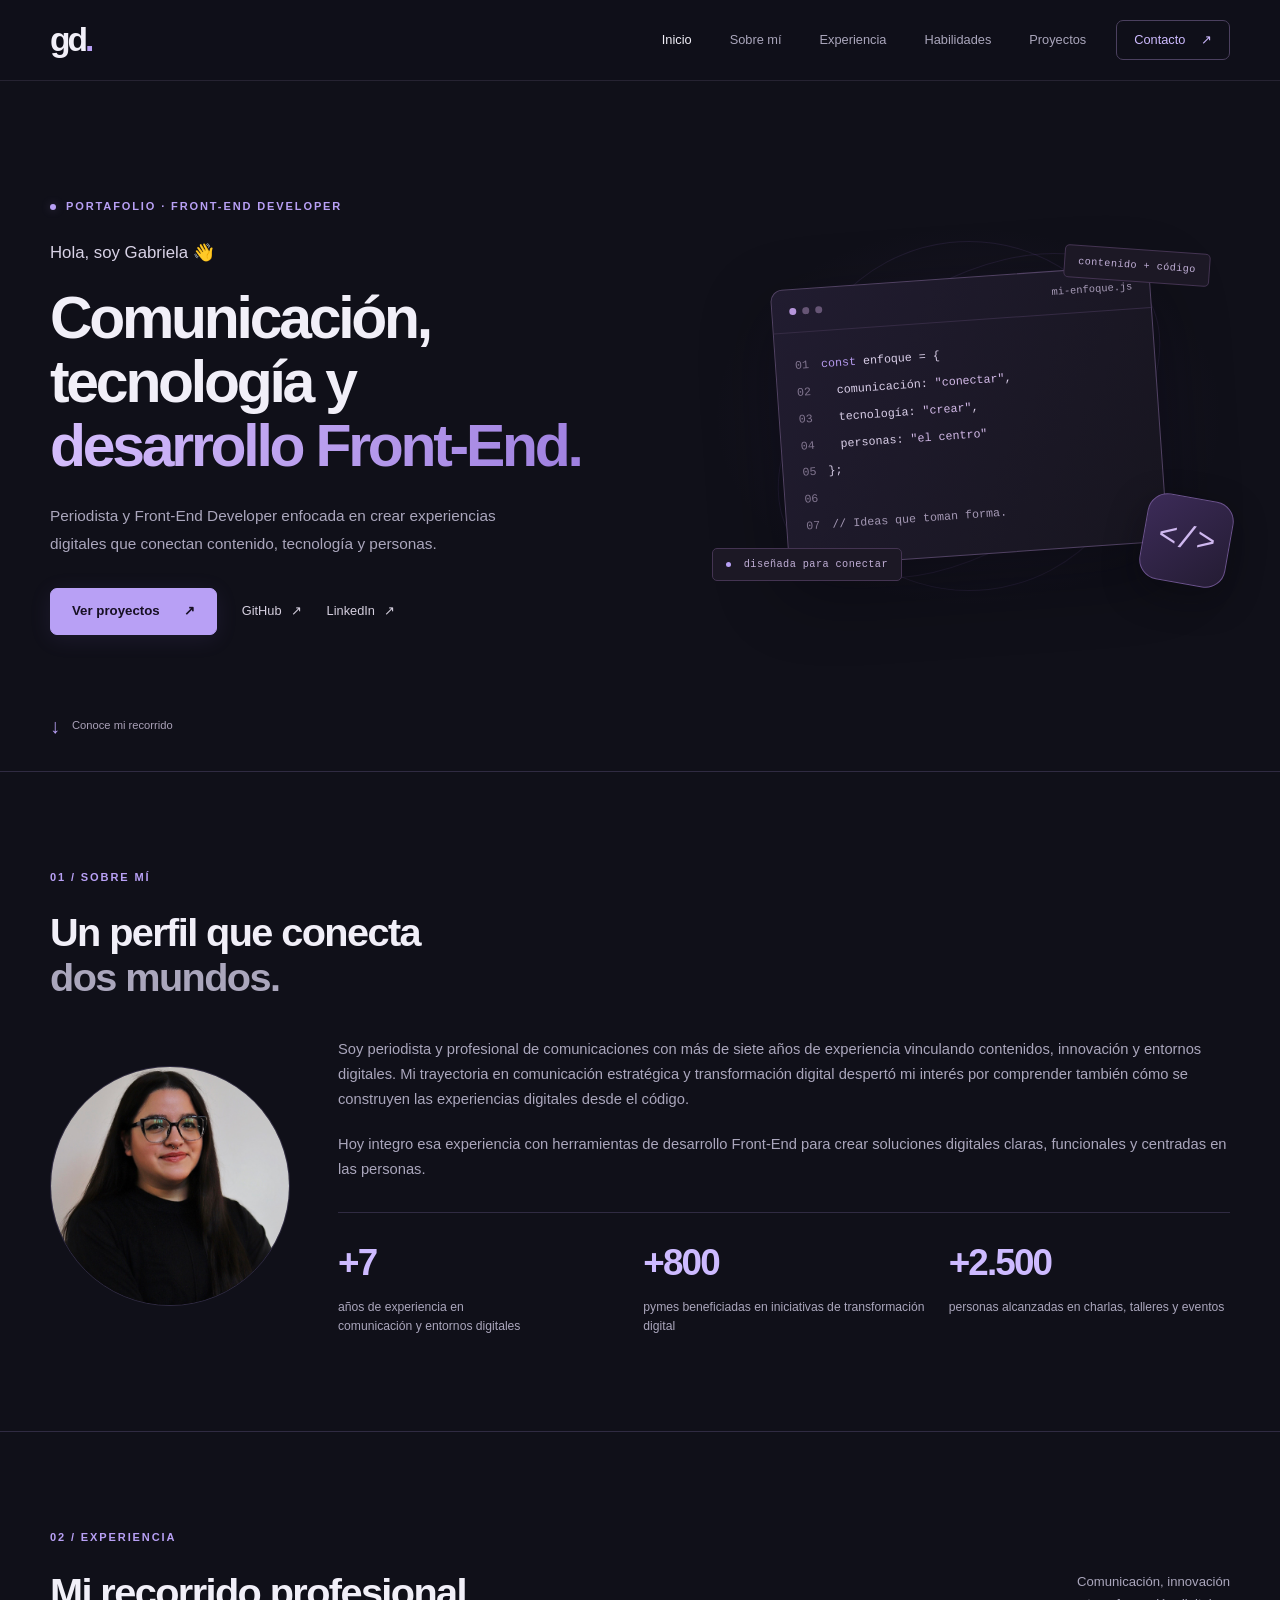
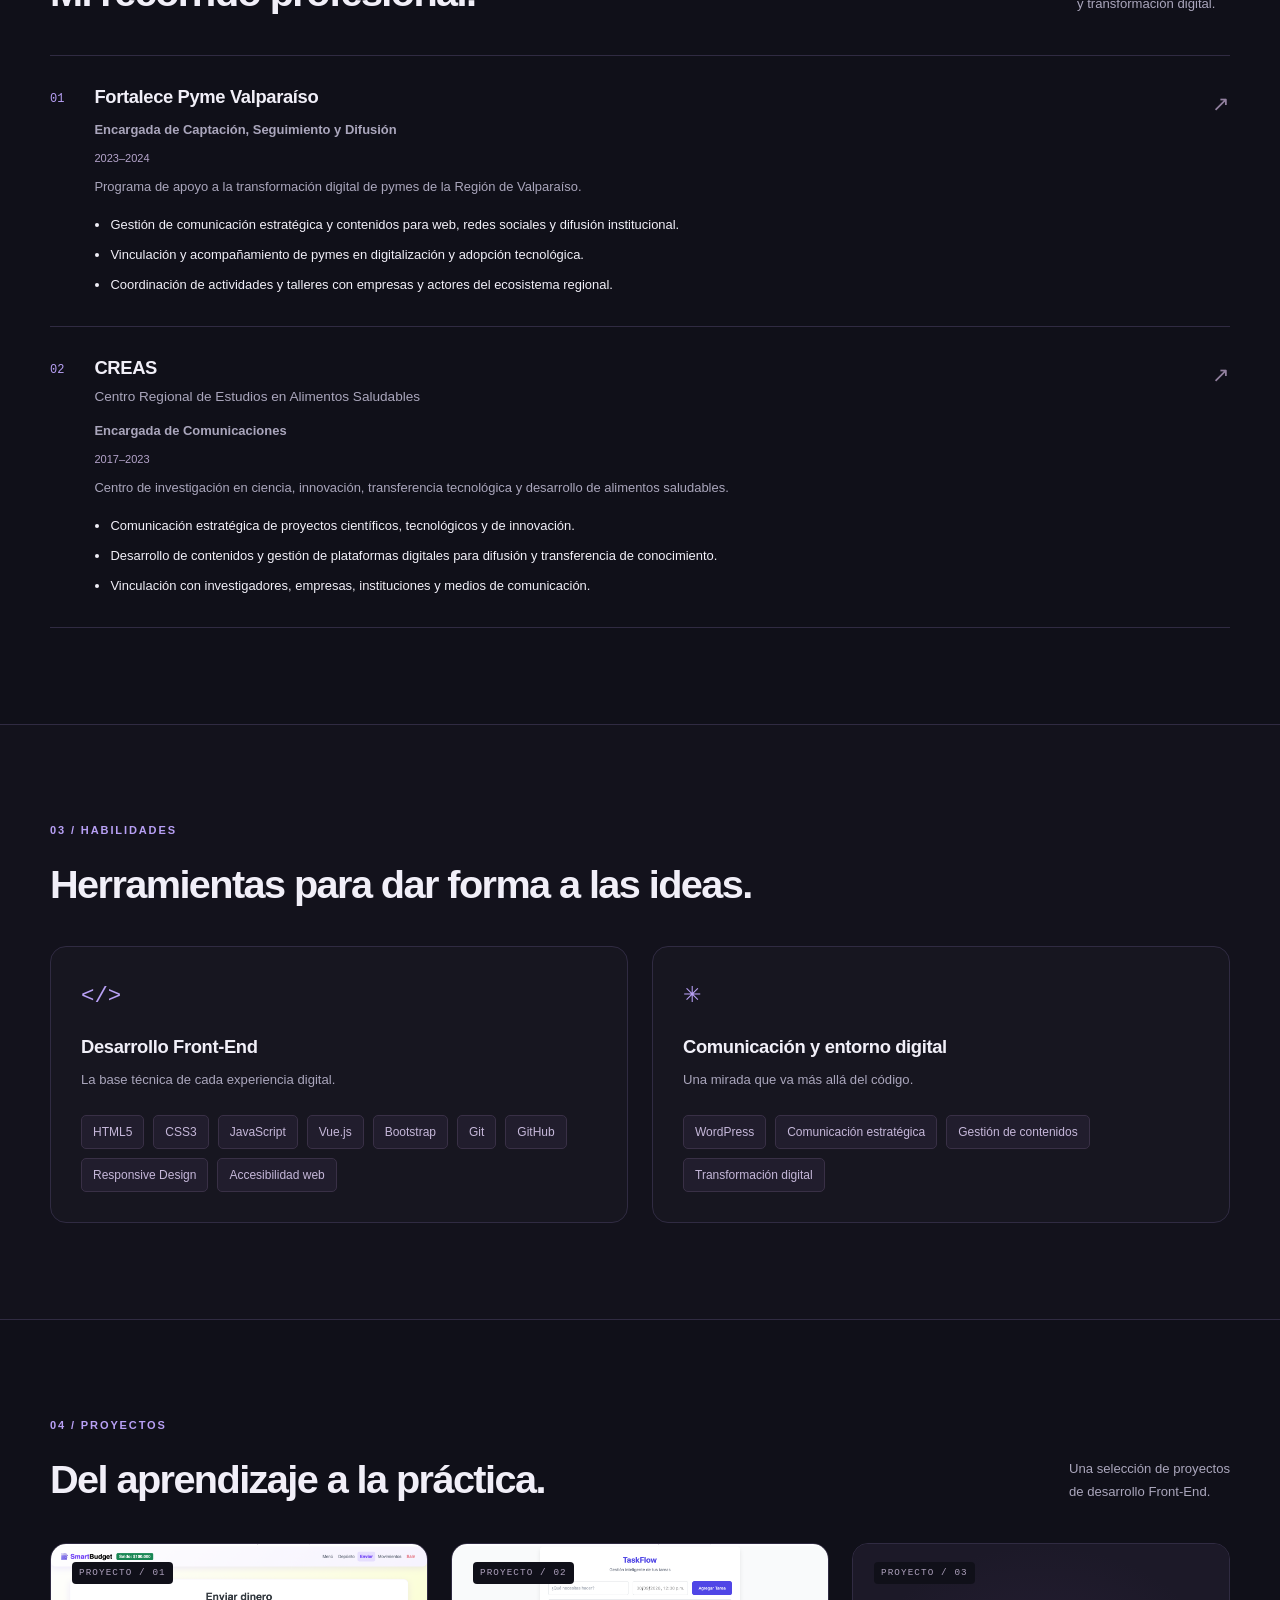
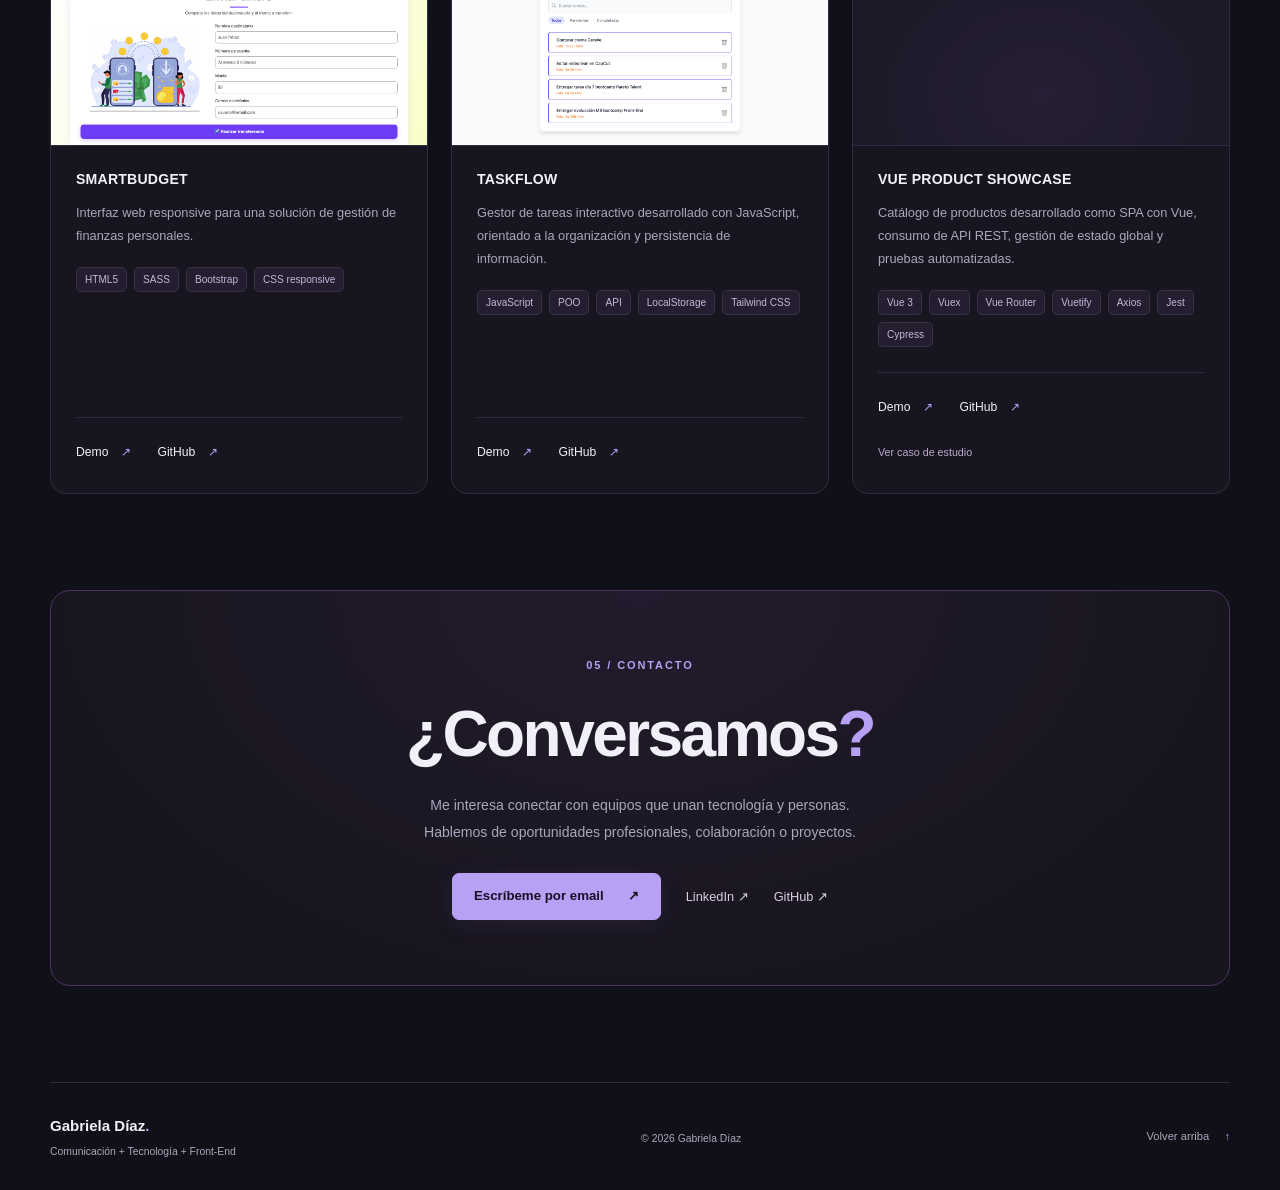
==== commit 20062958: "Incorporación de fotografía y métricas profesionales" ====
--- a/index.html
+++ b/index.html
@@ -54,9 +54,14 @@
       <a class="scroll-hint" href="#sobre-mi"><span aria-hidden="true">↓</span> Conoce mi recorrido</a>
     </section>
     <section id="sobre-mi" class="section section-bordered" aria-labelledby="about-title">
-      <div class="container about-grid">
-        <div><p class="eyebrow">01 / SOBRE MÍ</p><h2 id="about-title">Un perfil que conecta<br><span class="muted-heading">dos mundos.</span></h2></div>
-        <div class="about-copy"><p>Soy periodista y profesional de comunicaciones con más de siete años de experiencia vinculando contenidos, innovación y entornos digitales. Mi trayectoria en comunicación estratégica y transformación digital despertó mi interés por comprender también cómo se construyen las experiencias digitales desde el código.</p><p>Hoy integro esa experiencia con herramientas de desarrollo Front-End para crear soluciones digitales claras, funcionales y centradas en las personas.</p><div class="about-note"><span class="note-number">+7</span><span>años de experiencia en<br>comunicación y entornos digitales</span></div></div>
+      <div class="container about-grid about-profile">
+        <div class="about-profile-heading"><p class="eyebrow">01 / SOBRE MÍ</p><h2 id="about-title">Un perfil que conecta<br><span class="muted-heading">dos mundos.</span></h2></div>
+        <img class="about-portrait" src="assets/img/gabriela-diaz.jpg" width="1207" height="1207" alt="Retrato profesional de Gabriela Díaz" loading="lazy" decoding="async">
+        <div class="about-copy"><p>Soy periodista y profesional de comunicaciones con más de siete años de experiencia vinculando contenidos, innovación y entornos digitales. Mi trayectoria en comunicación estratégica y transformación digital despertó mi interés por comprender también cómo se construyen las experiencias digitales desde el código.</p><p>Hoy integro esa experiencia con herramientas de desarrollo Front-End para crear soluciones digitales claras, funcionales y centradas en las personas.</p><div class="about-note about-metrics">
+          <div class="about-metric"><span class="note-number">+7</span><span>años de experiencia en<br>comunicación y entornos digitales</span></div>
+          <div class="about-metric"><span class="note-number">+800</span><span>pymes beneficiadas en iniciativas de transformación digital</span></div>
+          <div class="about-metric"><span class="note-number">+2.500</span><span>personas alcanzadas en charlas, talleres y eventos</span></div>
+        </div></div>
       </div>
     </section>
     <section id="experiencia" class="section container" aria-labelledby="experience-title">
--- a/css/styles.css
+++ b/css/styles.css
@@ -27,3 +27,15 @@
 .study-page .skill-panel p:last-child{margin-bottom:0}
 .study-page code{color:var(--accent-bright)}
 @media(max-width:575.98px){.study-page h1{font-size:clamp(2.45rem,9vw,3.3rem)}.study-page .study-lead,.study-page .study-list{font-size:.87rem}}
+
+/* Fotografía y composición limitadas a Sobre mí del portafolio. */
+#sobre-mi .about-profile{grid-template-columns:240px minmax(0,1fr);column-gap:48px;row-gap:36px;align-items:center}
+#sobre-mi .about-profile-heading{grid-column:1/-1}
+#sobre-mi .about-portrait{display:block;width:100%;max-width:240px;height:auto;aspect-ratio:1;object-fit:cover;object-position:center center;justify-self:center;border:1px solid var(--border);border-radius:50%}
+#sobre-mi .about-copy{min-width:0}
+@media(max-width:991.98px){#sobre-mi .about-profile{grid-template-columns:minmax(0,1fr);gap:28px}#sobre-mi .about-portrait{max-width:180px}}
+
+/* Indicadores de Sobre mí: una fila editorial, sin tarjetas. */
+#sobre-mi .about-metrics{display:grid;grid-template-columns:repeat(3,minmax(0,1fr));align-items:start;gap:24px}
+#sobre-mi .about-metric{display:flex;flex-direction:column;gap:8px;min-width:0;overflow-wrap:break-word}
+@media(max-width:575.98px){#sobre-mi .about-metrics{grid-template-columns:minmax(0,1fr)}}
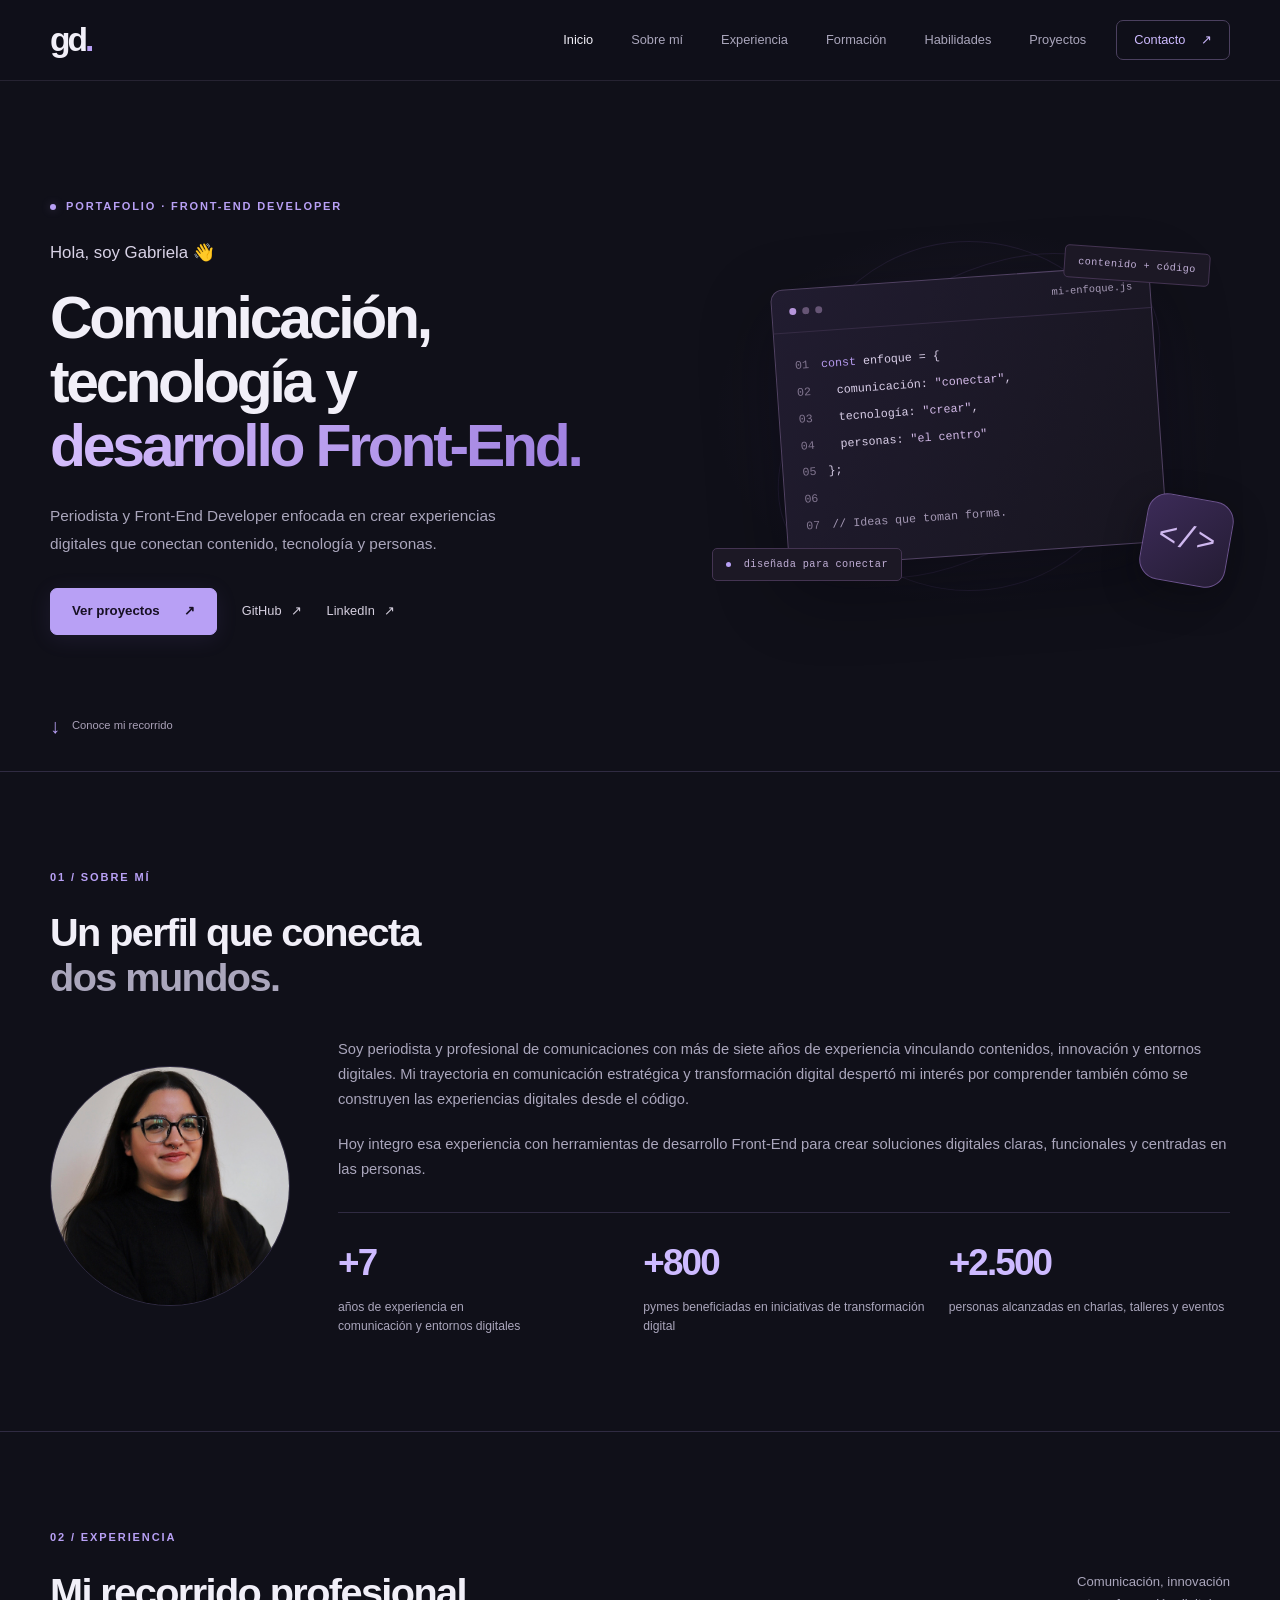
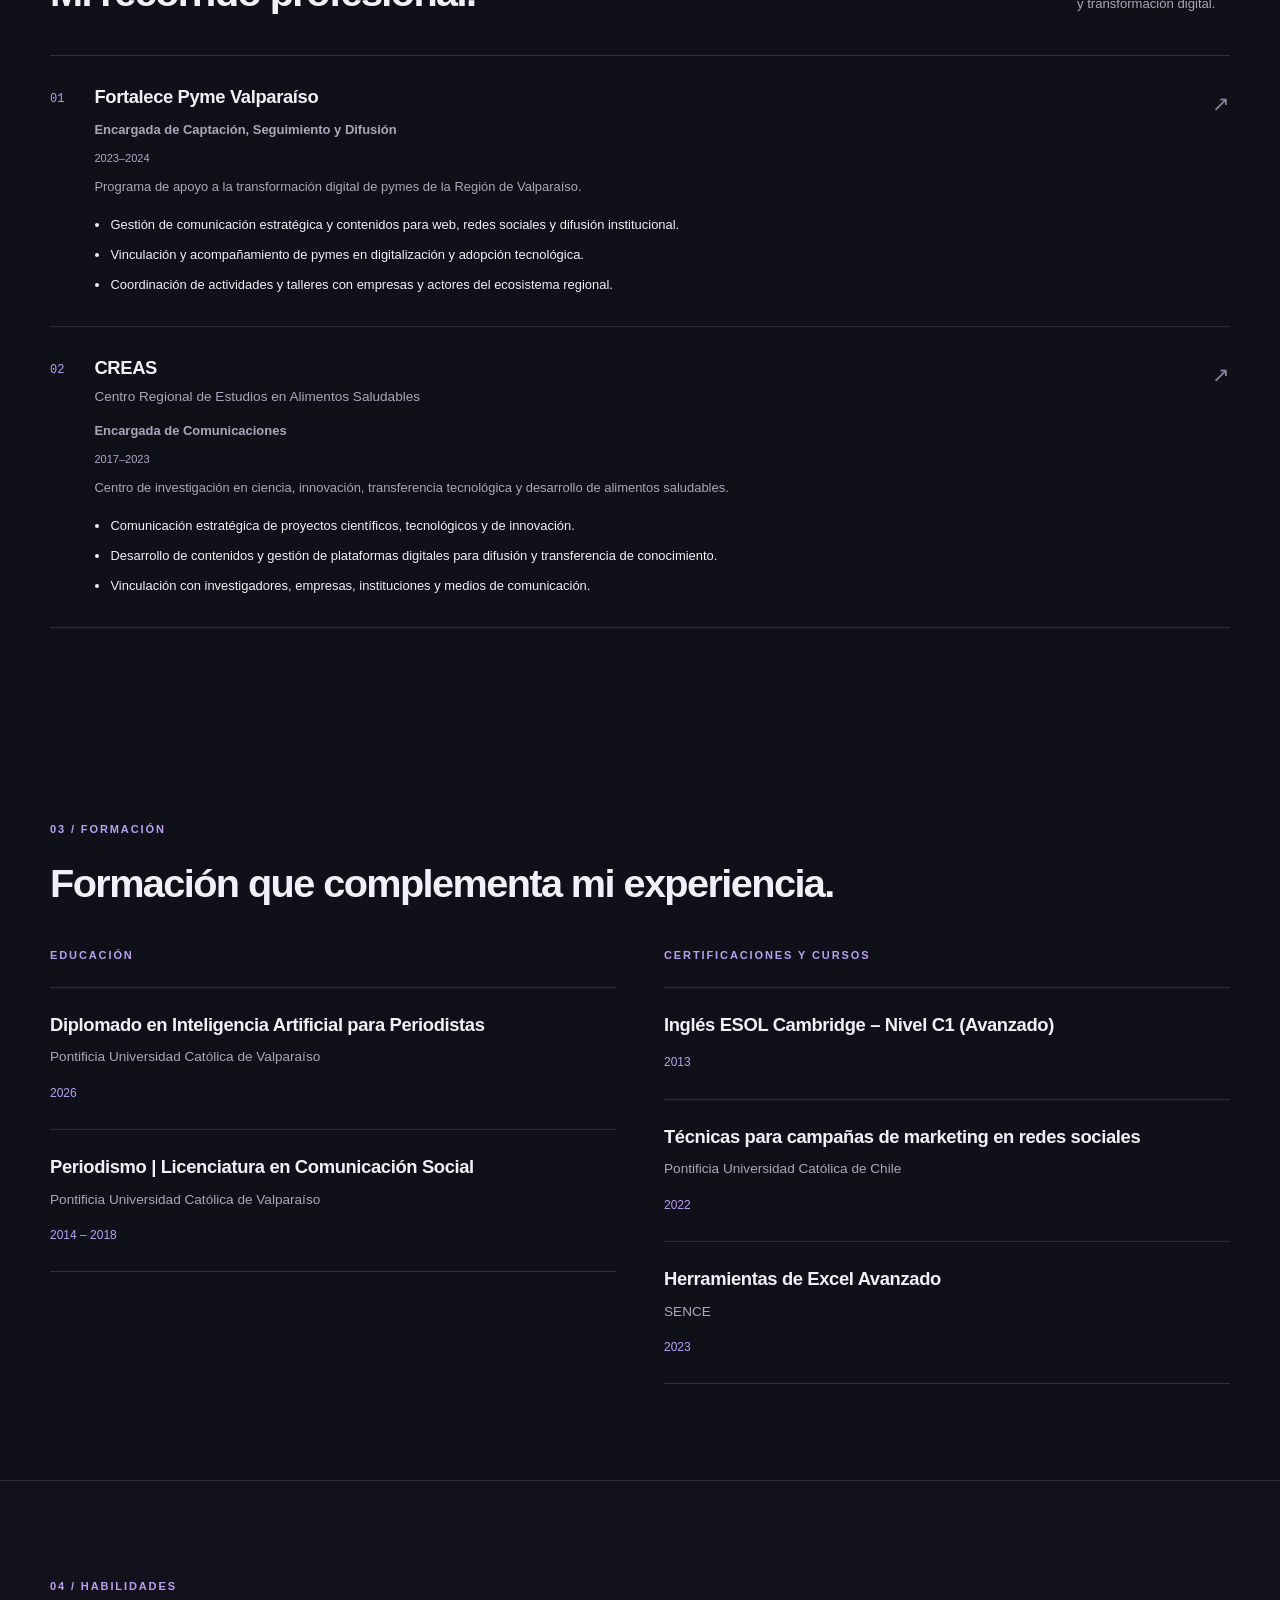
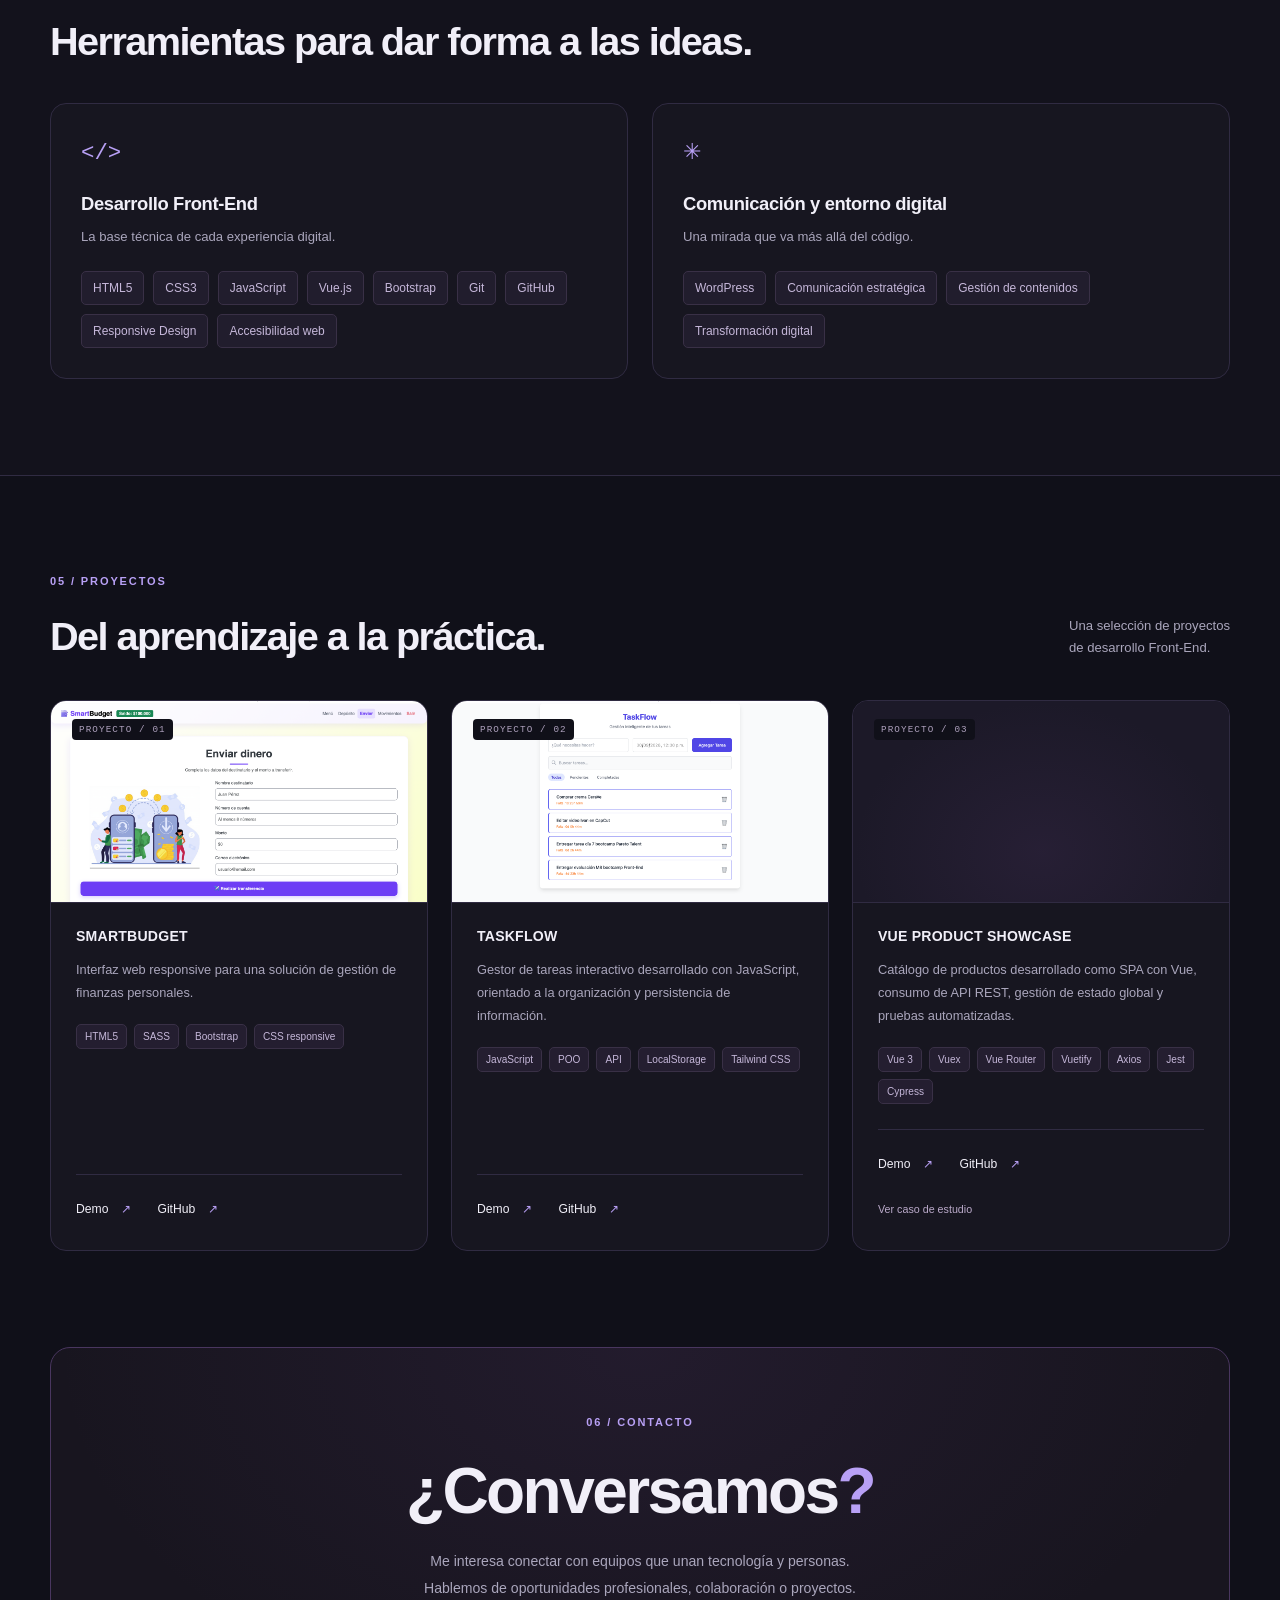
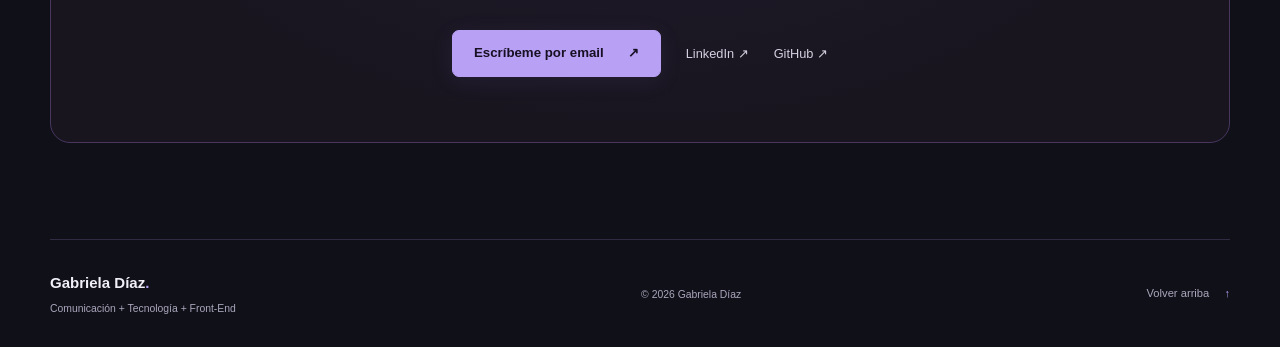
==== commit 089b7638: "Incorporación de formación y certificaciones" ====
--- a/index.html
+++ b/index.html
@@ -21,6 +21,7 @@
           <li class="nav-item"><a class="nav-link" href="#inicio" aria-current="location">Inicio</a></li>
           <li class="nav-item"><a class="nav-link" href="#sobre-mi">Sobre mí</a></li>
           <li class="nav-item"><a class="nav-link" href="#experiencia">Experiencia</a></li>
+          <li class="nav-item"><a class="nav-link" href="#formacion">Formación</a></li>
           <li class="nav-item"><a class="nav-link" href="#habilidades">Habilidades</a></li>
           <li class="nav-item"><a class="nav-link" href="#proyectos">Proyectos</a></li>
           <li class="nav-item"><a class="nav-link contact-nav" href="#contacto">Contacto <span aria-hidden="true">↗</span></a></li>
@@ -99,20 +100,60 @@
         </article>
       </div>
     </section>
+    <section id="formacion" class="section container" aria-labelledby="education-title">
+      <p class="eyebrow">03 / FORMACIÓN</p>
+      <h2 id="education-title">Formación que complementa mi experiencia.</h2>
+      <div class="education-grid">
+        <div class="education-group" role="group" aria-labelledby="education-group-title">
+          <h3 id="education-group-title" class="eyebrow">EDUCACIÓN</h3>
+          <ul class="education-list">
+            <li class="education-item">
+              <h4>Diplomado en Inteligencia Artificial para Periodistas</h4>
+              <p>Pontificia Universidad Católica de Valparaíso</p>
+              <span class="education-year"><time datetime="2026">2026</time></span>
+            </li>
+            <li class="education-item">
+              <h4>Periodismo | Licenciatura en Comunicación Social</h4>
+              <p>Pontificia Universidad Católica de Valparaíso</p>
+              <span class="education-year"><time datetime="2014">2014</time> – <time datetime="2018">2018</time></span>
+            </li>
+          </ul>
+        </div>
+        <div class="education-group" role="group" aria-labelledby="certifications-title">
+          <h3 id="certifications-title" class="eyebrow">CERTIFICACIONES Y CURSOS</h3>
+          <ul class="education-list">
+            <li class="education-item">
+              <h4>Inglés ESOL Cambridge – Nivel C1 (Avanzado)</h4>
+              <span class="education-year"><time datetime="2013">2013</time></span>
+            </li>
+            <li class="education-item">
+              <h4>Técnicas para campañas de marketing en redes sociales</h4>
+              <p>Pontificia Universidad Católica de Chile</p>
+              <span class="education-year"><time datetime="2022">2022</time></span>
+            </li>
+            <li class="education-item">
+              <h4>Herramientas de Excel Avanzado</h4>
+              <p>SENCE</p>
+              <span class="education-year"><time datetime="2023">2023</time></span>
+            </li>
+          </ul>
+        </div>
+      </div>
+    </section>
     <section id="habilidades" class="section section-bordered skills-section" aria-labelledby="skills-title">
-      <div class="container"><p class="eyebrow">03 / HABILIDADES</p><h2 id="skills-title">Herramientas para dar forma a las ideas.</h2>
+      <div class="container"><p class="eyebrow">04 / HABILIDADES</p><h2 id="skills-title">Herramientas para dar forma a las ideas.</h2>
         <div class="skills-grid"><article class="skill-panel"><span class="panel-icon" aria-hidden="true">&lt;/&gt;</span><h3>Desarrollo Front-End</h3><p>La base técnica de cada experiencia digital.</p><ul class="tags skill-tags"><li>HTML5</li><li>CSS3</li><li>JavaScript</li><li>Vue.js</li><li>Bootstrap</li><li>Git</li><li>GitHub</li><li>Responsive Design</li><li>Accesibilidad web</li></ul></article><article class="skill-panel"><span class="panel-icon" aria-hidden="true">✳</span><h3>Comunicación y entorno digital</h3><p>Una mirada que va más allá del código.</p><ul class="tags skill-tags"><li>WordPress</li><li>Comunicación estratégica</li><li>Gestión de contenidos</li><li>Transformación digital</li></ul></article></div>
       </div>
     </section>
     <section id="proyectos" class="section container" aria-labelledby="projects-title">
-      <div class="section-heading"><div><p class="eyebrow">04 / PROYECTOS</p><h2 id="projects-title">Del aprendizaje a la práctica.</h2></div><p>Una selección de proyectos<br>de desarrollo Front-End.</p></div>
+      <div class="section-heading"><div><p class="eyebrow">05 / PROYECTOS</p><h2 id="projects-title">Del aprendizaje a la práctica.</h2></div><p>Una selección de proyectos<br>de desarrollo Front-End.</p></div>
       <div class="projects-grid">
         <article class="project-card"><div class="project-preview"><img src="assets/img/smartbudget.png" alt="Interfaz de SmartBudget para envío de dinero y gestión de finanzas personales" width="2880" height="1800" loading="lazy" decoding="async"><span class="project-number">PROYECTO / 01</span></div><div class="project-body"><h3>SMARTBUDGET</h3><p>Interfaz web responsive para una solución de gestión de finanzas personales.</p><ul class="tags"><li>HTML5</li><li>SASS</li><li>Bootstrap</li><li>CSS responsive</li></ul><div class="project-links"><a href="https://gdiazcontreras.github.io/smartbudget-landing/" target="_blank" rel="noopener noreferrer" aria-label="Demo de SmartBudget (abre en una nueva pestaña)">Demo <span aria-hidden="true">↗</span></a><a href="https://github.com/gdiazcontreras/smartbudget-landing" target="_blank" rel="noopener noreferrer" aria-label="Repositorio de SmartBudget en GitHub (abre en una nueva pestaña)">GitHub <span aria-hidden="true">↗</span></a></div></div></article>
         <article class="project-card"><div class="project-preview"><img src="assets/img/taskflow.png" alt="Interfaz de TaskFlow con gestor y listado de tareas" width="2880" height="1800" loading="lazy" decoding="async"><span class="project-number">PROYECTO / 02</span></div><div class="project-body"><h3>TASKFLOW</h3><p>Gestor de tareas interactivo desarrollado con JavaScript, orientado a la organización y persistencia de información.</p><ul class="tags"><li>JavaScript</li><li>POO</li><li>API</li><li>LocalStorage</li><li>Tailwind CSS</li></ul><div class="project-links"><a href="https://gdiazcontreras.github.io/evaluacion-m5/" target="_blank" rel="noopener noreferrer" aria-label="Demo de TaskFlow (abre en una nueva pestaña)">Demo <span aria-hidden="true">↗</span></a><a href="https://github.com/gdiazcontreras/evaluacion-m5" target="_blank" rel="noopener noreferrer" aria-label="Repositorio de TaskFlow en GitHub (abre en una nueva pestaña)">GitHub <span aria-hidden="true">↗</span></a></div></div></article>
         <article class="project-card"><div class="project-preview"><img src="assets/img/vue-product-showcase.png" alt="Catálogo de productos desarrollado con Vue con filtros y gestión de favoritos" width="2880" height="1800" loading="lazy" decoding="async"><span class="project-number">PROYECTO / 03</span></div><div class="project-body"><h3>VUE PRODUCT SHOWCASE</h3><p>Catálogo de productos desarrollado como SPA con Vue, consumo de API REST, gestión de estado global y pruebas automatizadas.</p><ul class="tags"><li>Vue 3</li><li>Vuex</li><li>Vue Router</li><li>Vuetify</li><li>Axios</li><li>Jest</li><li>Cypress</li></ul><div class="project-links"><a href="https://gdiazcontreras.github.io/evaluacion-m7/" target="_blank" rel="noopener noreferrer" aria-label="Demo de Vue Product Showcase (abre en una nueva pestaña)">Demo <span aria-hidden="true">↗</span></a><a href="https://github.com/gdiazcontreras/evaluacion-m7" target="_blank" rel="noopener noreferrer" aria-label="Repositorio de Vue Product Showcase en GitHub (abre en una nueva pestaña)">GitHub <span aria-hidden="true">↗</span></a></div><a class="case-study" href="case-study-vue.html" aria-label="Ver caso de estudio de Vue Product Showcase">Ver caso de estudio</a></div></article>
       </div>
     </section>
-    <section id="contacto" class="section container" aria-labelledby="contact-title"><div class="contact-panel"><p class="eyebrow">05 / CONTACTO</p><h2 id="contact-title">¿Conversamos<span>?</span></h2><p>Me interesa conectar con equipos que unan tecnología y personas.<br>Hablemos de oportunidades profesionales, colaboración o proyectos.</p><div class="contact-actions"><a class="button button-primary" href="mailto:g.diazcontreras@outlook.com" aria-label="Enviar email a Gabriela Díaz: g.diazcontreras@outlook.com">Escríbeme por email <span aria-hidden="true">↗</span></a><a class="text-link" href="https://www.linkedin.com/in/gabriela-diaz-contreras" target="_blank" rel="noopener noreferrer" aria-label="Perfil de Gabriela Díaz en LinkedIn (abre en una nueva pestaña)">LinkedIn ↗</a><a class="text-link" href="https://github.com/gdiazcontreras" target="_blank" rel="noopener noreferrer" aria-label="Perfil de Gabriela Díaz en GitHub (abre en una nueva pestaña)">GitHub ↗</a></div></div></section>
+    <section id="contacto" class="section container" aria-labelledby="contact-title"><div class="contact-panel"><p class="eyebrow">06 / CONTACTO</p><h2 id="contact-title">¿Conversamos<span>?</span></h2><p>Me interesa conectar con equipos que unan tecnología y personas.<br>Hablemos de oportunidades profesionales, colaboración o proyectos.</p><div class="contact-actions"><a class="button button-primary" href="mailto:g.diazcontreras@outlook.com" aria-label="Enviar email a Gabriela Díaz: g.diazcontreras@outlook.com">Escríbeme por email <span aria-hidden="true">↗</span></a><a class="text-link" href="https://www.linkedin.com/in/gabriela-diaz-contreras" target="_blank" rel="noopener noreferrer" aria-label="Perfil de Gabriela Díaz en LinkedIn (abre en una nueva pestaña)">LinkedIn ↗</a><a class="text-link" href="https://github.com/gdiazcontreras" target="_blank" rel="noopener noreferrer" aria-label="Perfil de Gabriela Díaz en GitHub (abre en una nueva pestaña)">GitHub ↗</a></div></div></section>
   </main>
   <footer class="site-footer container"><div><a class="footer-name" href="#inicio">Gabriela Díaz<span>.</span></a><p>Comunicación + Tecnología + Front-End</p></div><p>© <span id="year">2026</span> Gabriela Díaz</p><a class="back-top" href="#inicio">Volver arriba <span aria-hidden="true">↑</span></a></footer>
   <div class="link-notice" role="status" aria-live="polite" aria-atomic="true"></div>
--- a/css/styles.css
+++ b/css/styles.css
@@ -39,3 +39,14 @@
 #sobre-mi .about-metrics{display:grid;grid-template-columns:repeat(3,minmax(0,1fr));align-items:start;gap:24px}
 #sobre-mi .about-metric{display:flex;flex-direction:column;gap:8px;min-width:0;overflow-wrap:break-word}
 @media(max-width:575.98px){#sobre-mi .about-metrics{grid-template-columns:minmax(0,1fr)}}
+
+/* Formación: composición editorial, acotada a la nueva sección. */
+#formacion .education-grid{display:grid;grid-template-columns:repeat(2,minmax(0,1fr));gap:48px;margin-top:40px}
+#formacion .education-group{min-width:0}
+#formacion .education-group>.eyebrow{line-height:1.5}
+#formacion .education-list{list-style:none;padding:0;margin:0;border-top:1px solid var(--border)}
+#formacion .education-item{padding:24px 0;border-bottom:1px solid var(--border)}
+#formacion .education-item h4{font-size:1.15rem;font-weight:650;letter-spacing:-.02em;line-height:1.4;margin:0 0 10px;overflow-wrap:break-word}
+#formacion .education-item p{font-size:.85rem;line-height:1.5;margin:0 0 10px}
+#formacion .education-year{color:var(--accent);font-size:.75rem}
+@media(max-width:767.98px){#formacion .education-grid{grid-template-columns:minmax(0,1fr);gap:36px}}
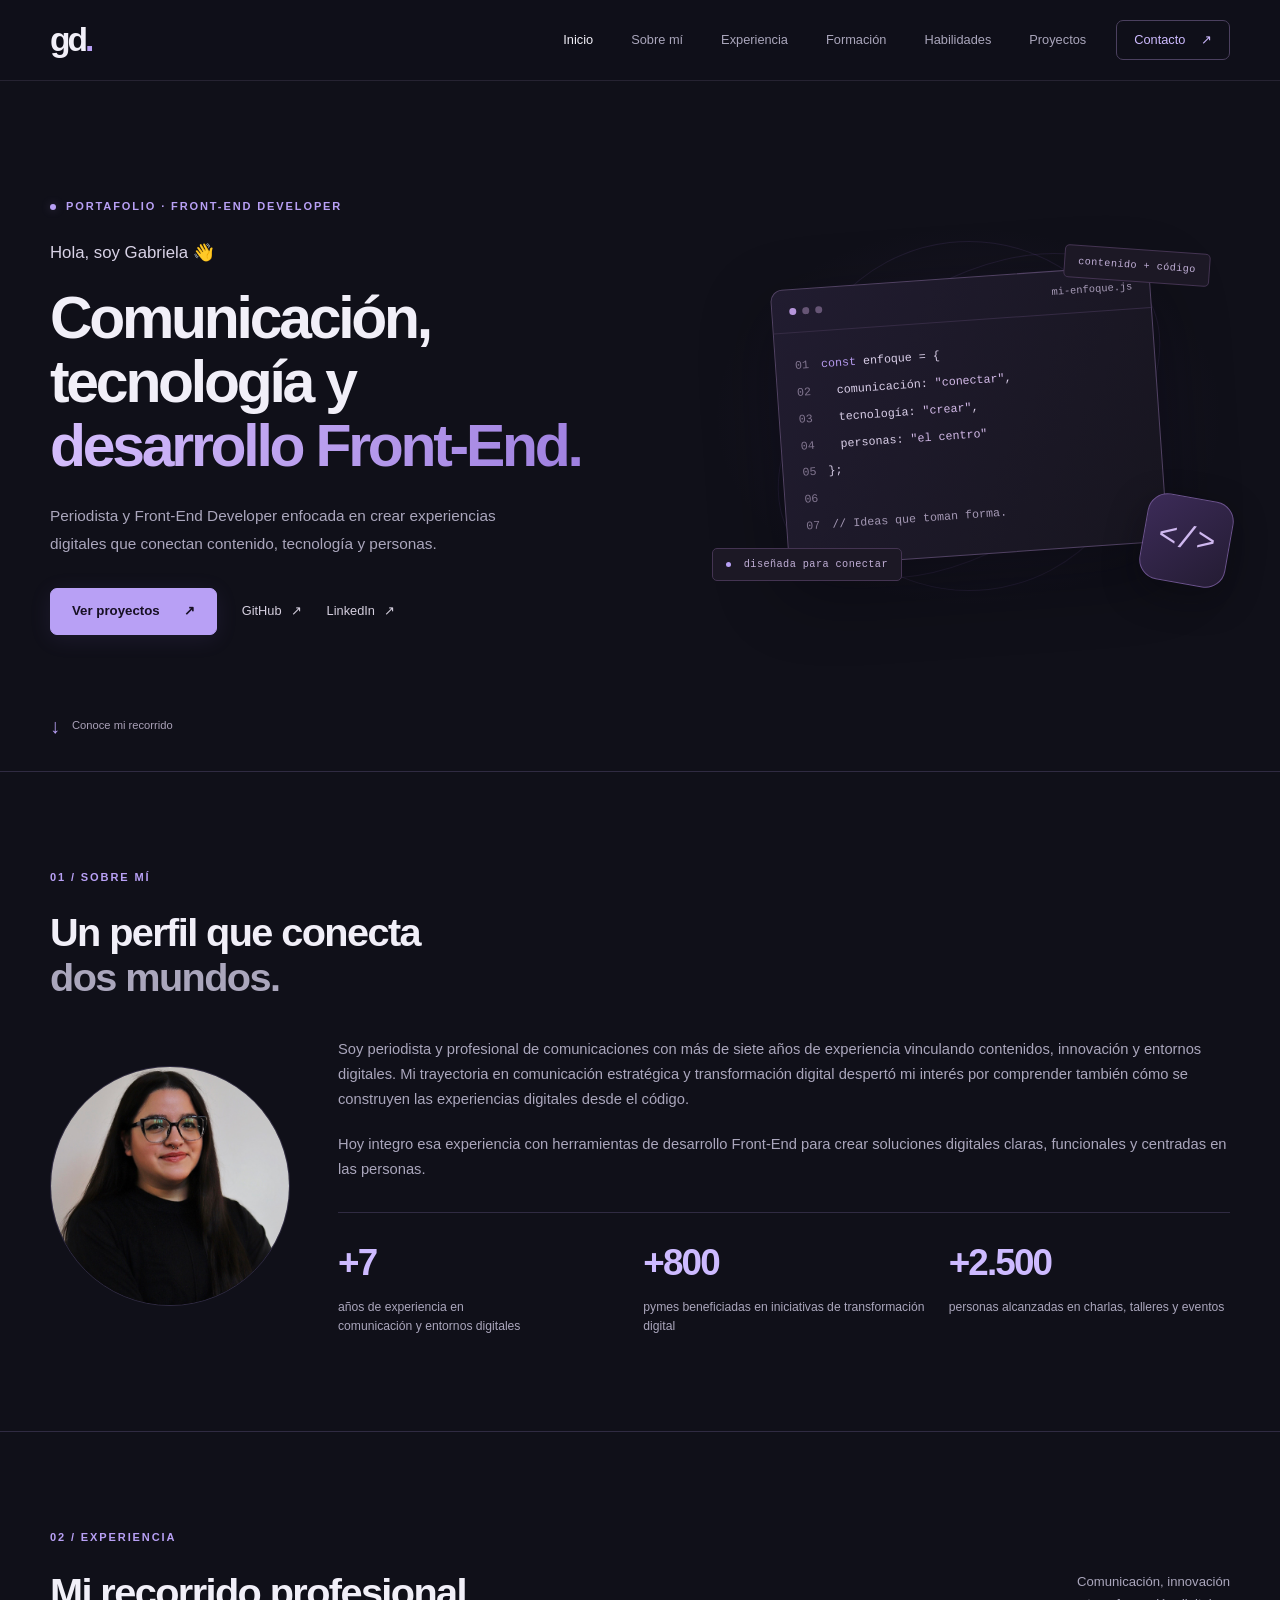
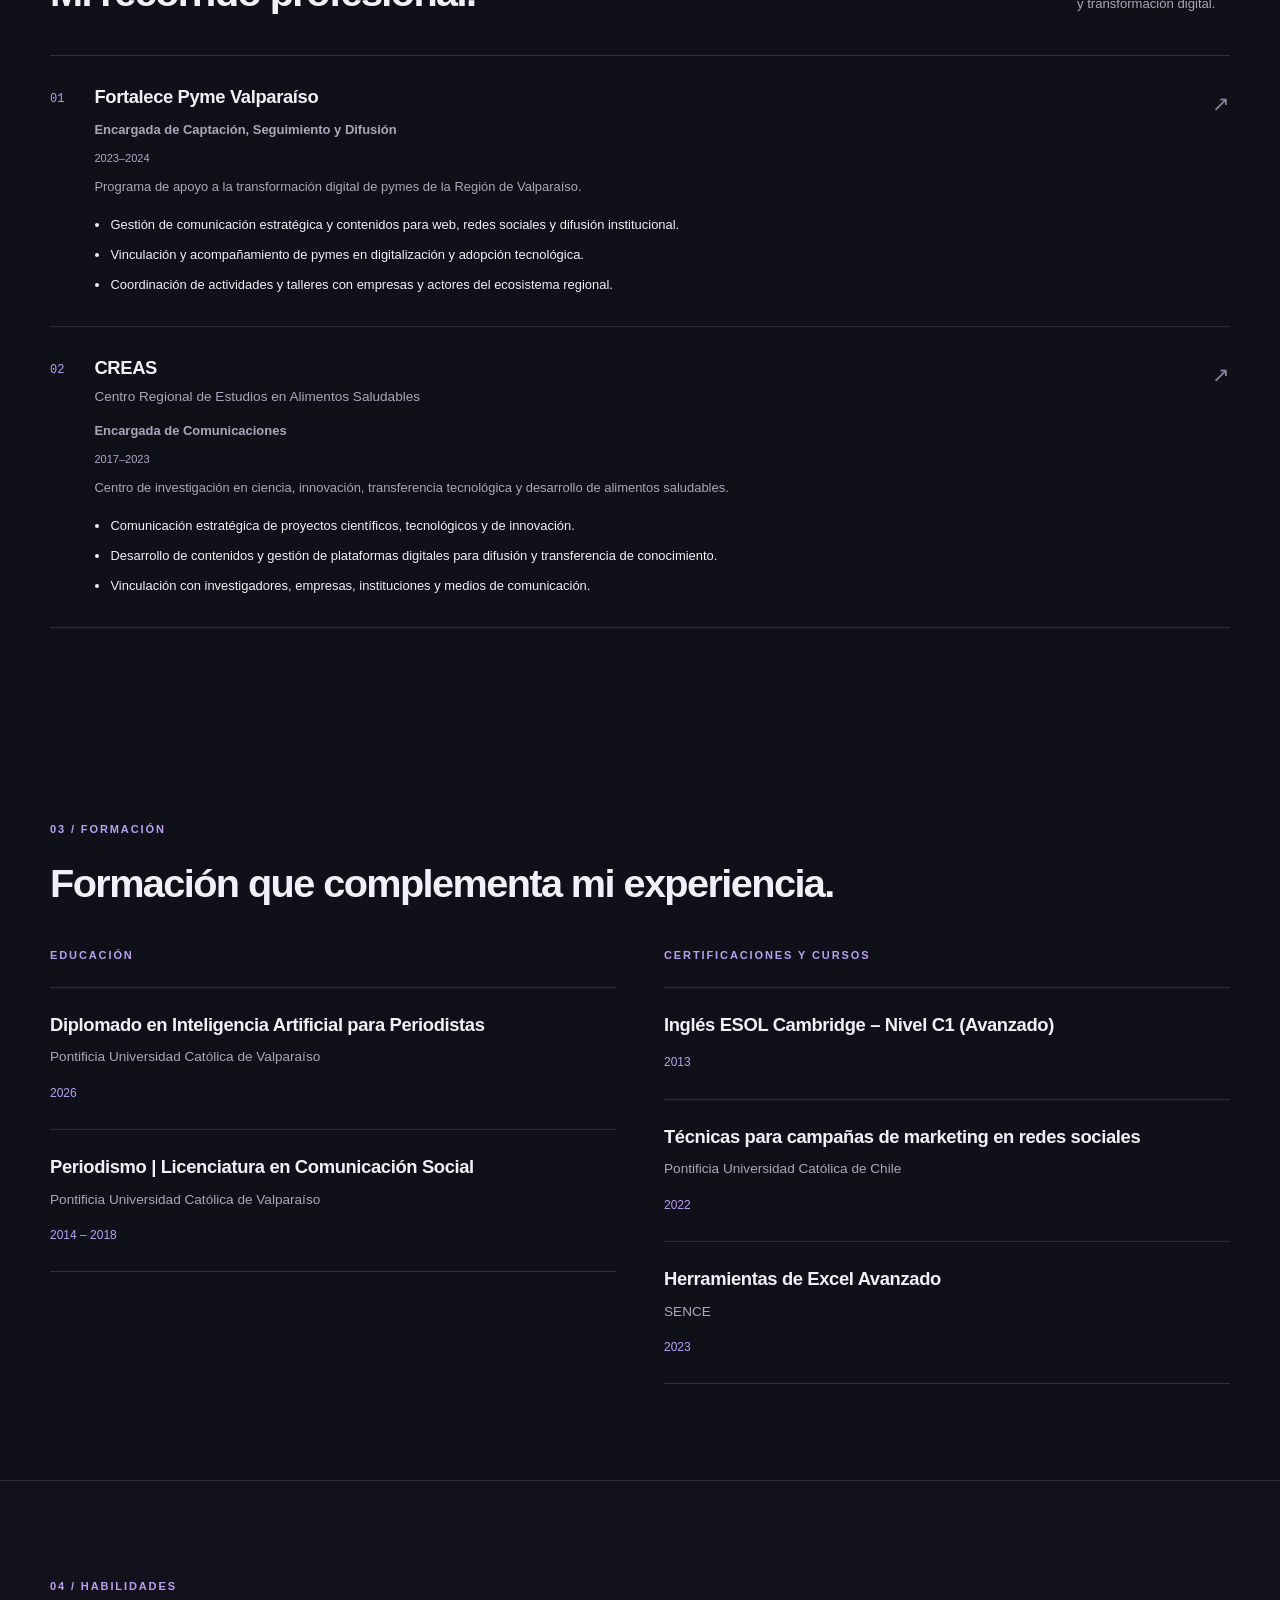
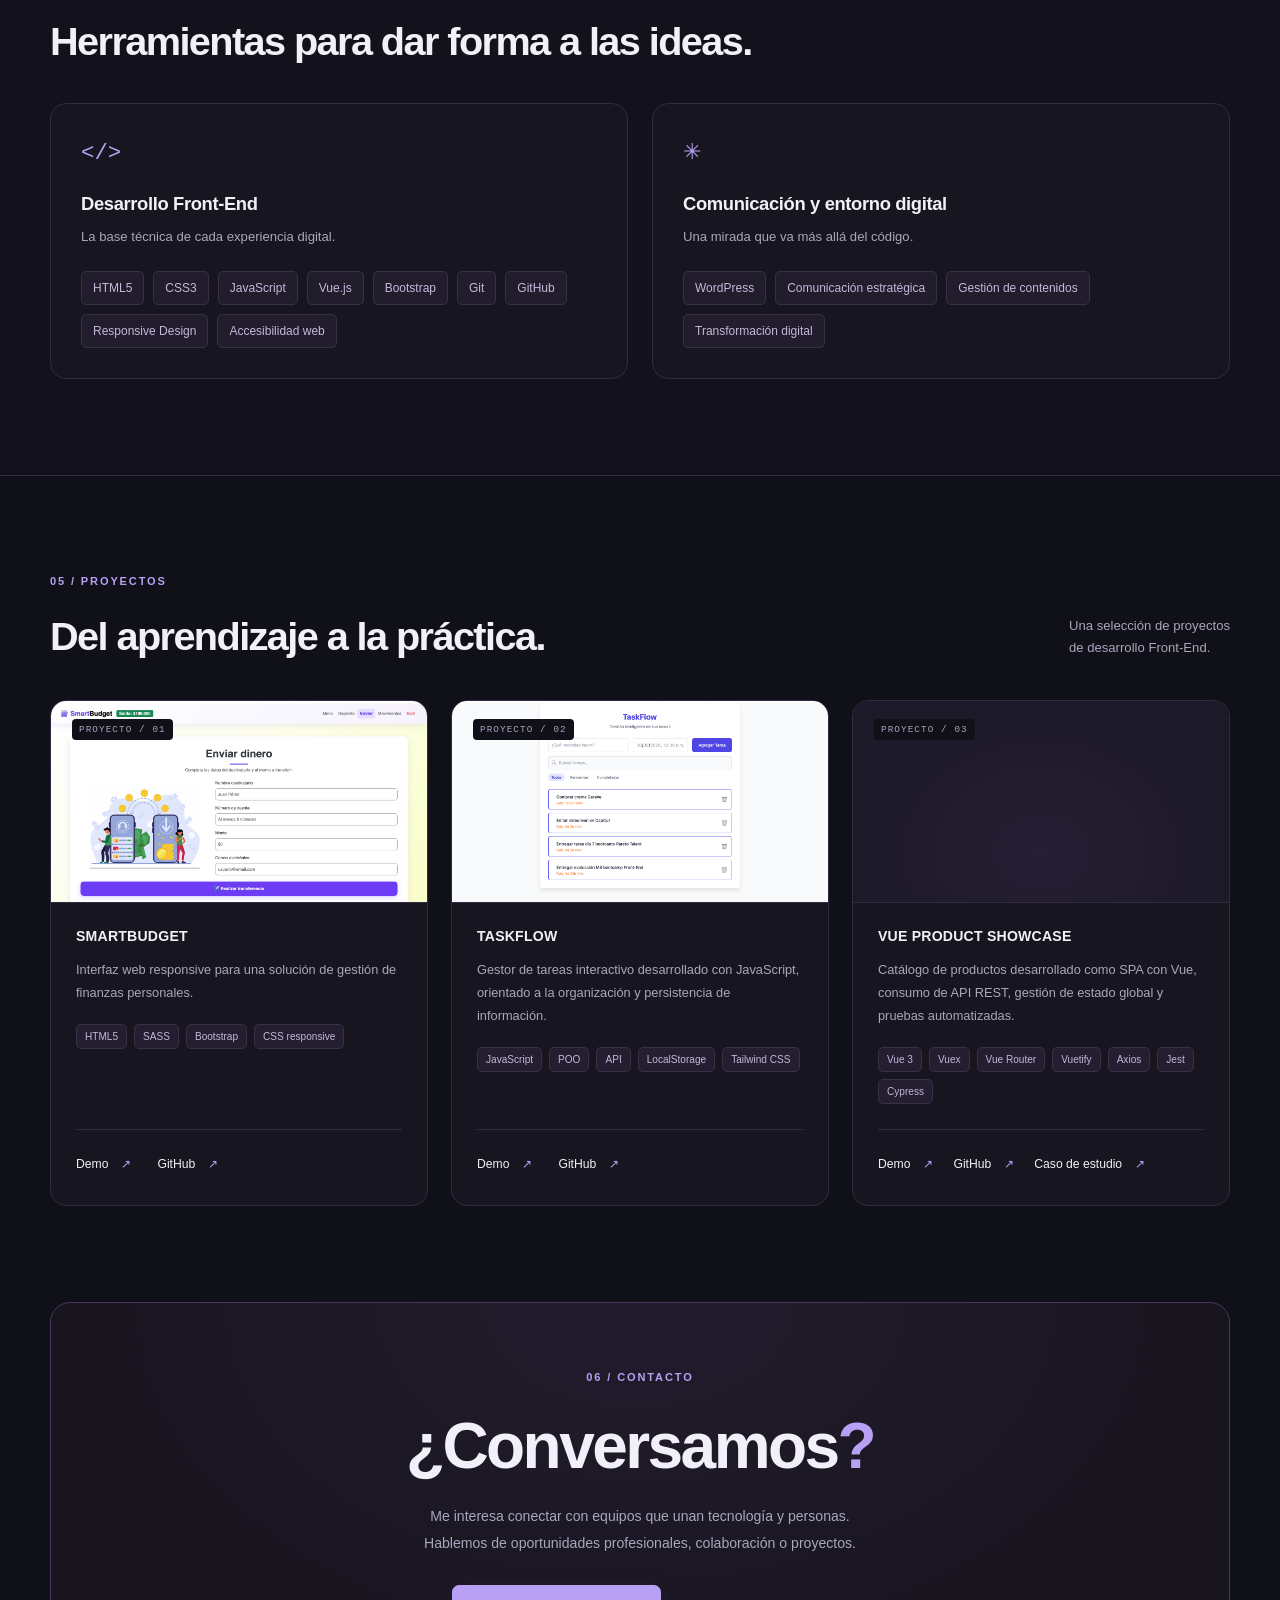
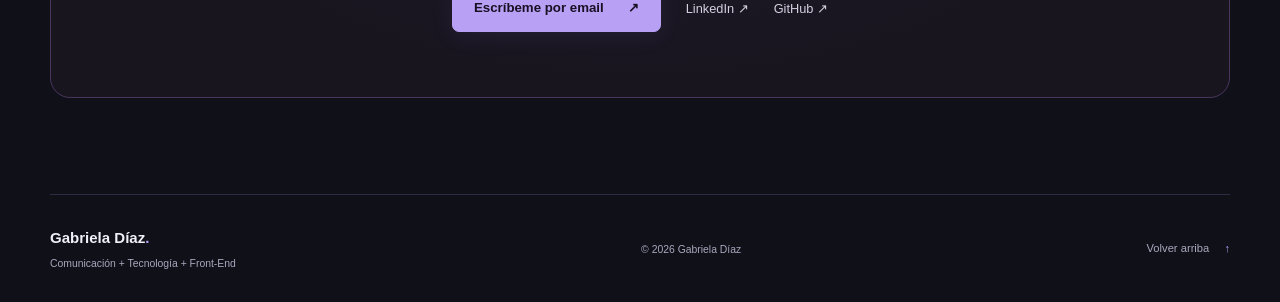
==== commit 2b2b4d42: "Mejoras de interacción y visualización de proyectos" ====
--- a/index.html
+++ b/index.html
@@ -148,9 +148,9 @@
     <section id="proyectos" class="section container" aria-labelledby="projects-title">
       <div class="section-heading"><div><p class="eyebrow">05 / PROYECTOS</p><h2 id="projects-title">Del aprendizaje a la práctica.</h2></div><p>Una selección de proyectos<br>de desarrollo Front-End.</p></div>
       <div class="projects-grid">
-        <article class="project-card"><div class="project-preview"><img src="assets/img/smartbudget.png" alt="Interfaz de SmartBudget para envío de dinero y gestión de finanzas personales" width="2880" height="1800" loading="lazy" decoding="async"><span class="project-number">PROYECTO / 01</span></div><div class="project-body"><h3>SMARTBUDGET</h3><p>Interfaz web responsive para una solución de gestión de finanzas personales.</p><ul class="tags"><li>HTML5</li><li>SASS</li><li>Bootstrap</li><li>CSS responsive</li></ul><div class="project-links"><a href="https://gdiazcontreras.github.io/smartbudget-landing/" target="_blank" rel="noopener noreferrer" aria-label="Demo de SmartBudget (abre en una nueva pestaña)">Demo <span aria-hidden="true">↗</span></a><a href="https://github.com/gdiazcontreras/smartbudget-landing" target="_blank" rel="noopener noreferrer" aria-label="Repositorio de SmartBudget en GitHub (abre en una nueva pestaña)">GitHub <span aria-hidden="true">↗</span></a></div></div></article>
-        <article class="project-card"><div class="project-preview"><img src="assets/img/taskflow.png" alt="Interfaz de TaskFlow con gestor y listado de tareas" width="2880" height="1800" loading="lazy" decoding="async"><span class="project-number">PROYECTO / 02</span></div><div class="project-body"><h3>TASKFLOW</h3><p>Gestor de tareas interactivo desarrollado con JavaScript, orientado a la organización y persistencia de información.</p><ul class="tags"><li>JavaScript</li><li>POO</li><li>API</li><li>LocalStorage</li><li>Tailwind CSS</li></ul><div class="project-links"><a href="https://gdiazcontreras.github.io/evaluacion-m5/" target="_blank" rel="noopener noreferrer" aria-label="Demo de TaskFlow (abre en una nueva pestaña)">Demo <span aria-hidden="true">↗</span></a><a href="https://github.com/gdiazcontreras/evaluacion-m5" target="_blank" rel="noopener noreferrer" aria-label="Repositorio de TaskFlow en GitHub (abre en una nueva pestaña)">GitHub <span aria-hidden="true">↗</span></a></div></div></article>
-        <article class="project-card"><div class="project-preview"><img src="assets/img/vue-product-showcase.png" alt="Catálogo de productos desarrollado con Vue con filtros y gestión de favoritos" width="2880" height="1800" loading="lazy" decoding="async"><span class="project-number">PROYECTO / 03</span></div><div class="project-body"><h3>VUE PRODUCT SHOWCASE</h3><p>Catálogo de productos desarrollado como SPA con Vue, consumo de API REST, gestión de estado global y pruebas automatizadas.</p><ul class="tags"><li>Vue 3</li><li>Vuex</li><li>Vue Router</li><li>Vuetify</li><li>Axios</li><li>Jest</li><li>Cypress</li></ul><div class="project-links"><a href="https://gdiazcontreras.github.io/evaluacion-m7/" target="_blank" rel="noopener noreferrer" aria-label="Demo de Vue Product Showcase (abre en una nueva pestaña)">Demo <span aria-hidden="true">↗</span></a><a href="https://github.com/gdiazcontreras/evaluacion-m7" target="_blank" rel="noopener noreferrer" aria-label="Repositorio de Vue Product Showcase en GitHub (abre en una nueva pestaña)">GitHub <span aria-hidden="true">↗</span></a></div><a class="case-study" href="case-study-vue.html" aria-label="Ver caso de estudio de Vue Product Showcase">Ver caso de estudio</a></div></article>
+        <article class="project-card"><div class="project-preview"><img data-lightbox src="assets/img/smartbudget.png" alt="Interfaz de SmartBudget para envío de dinero y gestión de finanzas personales" width="2880" height="1800" loading="lazy" decoding="async"><span class="project-number">PROYECTO / 01</span></div><div class="project-body"><h3>SMARTBUDGET</h3><p>Interfaz web responsive para una solución de gestión de finanzas personales.</p><ul class="tags"><li>HTML5</li><li>SASS</li><li>Bootstrap</li><li>CSS responsive</li></ul><div class="project-links"><a href="https://gdiazcontreras.github.io/smartbudget-landing/" target="_blank" rel="noopener noreferrer" aria-label="Demo de SmartBudget (abre en una nueva pestaña)">Demo <span aria-hidden="true">↗</span></a><a href="https://github.com/gdiazcontreras/smartbudget-landing" target="_blank" rel="noopener noreferrer" aria-label="Repositorio de SmartBudget en GitHub (abre en una nueva pestaña)">GitHub <span aria-hidden="true">↗</span></a></div></div></article>
+        <article class="project-card"><div class="project-preview"><img data-lightbox src="assets/img/taskflow.png" alt="Interfaz de TaskFlow con gestor y listado de tareas" width="2880" height="1800" loading="lazy" decoding="async"><span class="project-number">PROYECTO / 02</span></div><div class="project-body"><h3>TASKFLOW</h3><p>Gestor de tareas interactivo desarrollado con JavaScript, orientado a la organización y persistencia de información.</p><ul class="tags"><li>JavaScript</li><li>POO</li><li>API</li><li>LocalStorage</li><li>Tailwind CSS</li></ul><div class="project-links"><a href="https://gdiazcontreras.github.io/evaluacion-m5/" target="_blank" rel="noopener noreferrer" aria-label="Demo de TaskFlow (abre en una nueva pestaña)">Demo <span aria-hidden="true">↗</span></a><a href="https://github.com/gdiazcontreras/evaluacion-m5" target="_blank" rel="noopener noreferrer" aria-label="Repositorio de TaskFlow en GitHub (abre en una nueva pestaña)">GitHub <span aria-hidden="true">↗</span></a></div></div></article>
+        <article class="project-card"><div class="project-preview"><img data-lightbox src="assets/img/vue-product-showcase.png" alt="Catálogo de productos desarrollado con Vue con filtros y gestión de favoritos" width="2880" height="1800" loading="lazy" decoding="async"><span class="project-number">PROYECTO / 03</span></div><div class="project-body"><h3>VUE PRODUCT SHOWCASE</h3><p>Catálogo de productos desarrollado como SPA con Vue, consumo de API REST, gestión de estado global y pruebas automatizadas.</p><ul class="tags"><li>Vue 3</li><li>Vuex</li><li>Vue Router</li><li>Vuetify</li><li>Axios</li><li>Jest</li><li>Cypress</li></ul><div class="project-links project-links-study"><a href="https://gdiazcontreras.github.io/evaluacion-m7/" target="_blank" rel="noopener noreferrer" aria-label="Demo de Vue Product Showcase (abre en una nueva pestaña)">Demo <span aria-hidden="true">↗</span></a><a href="https://github.com/gdiazcontreras/evaluacion-m7" target="_blank" rel="noopener noreferrer" aria-label="Repositorio de Vue Product Showcase en GitHub (abre en una nueva pestaña)">GitHub <span aria-hidden="true">↗</span></a><a href="case-study-vue.html" aria-label="Ver caso de estudio de Vue Product Showcase">Caso de estudio <span aria-hidden="true">↗</span></a></div></div></article>
       </div>
     </section>
     <section id="contacto" class="section container" aria-labelledby="contact-title"><div class="contact-panel"><p class="eyebrow">06 / CONTACTO</p><h2 id="contact-title">¿Conversamos<span>?</span></h2><p>Me interesa conectar con equipos que unan tecnología y personas.<br>Hablemos de oportunidades profesionales, colaboración o proyectos.</p><div class="contact-actions"><a class="button button-primary" href="mailto:g.diazcontreras@outlook.com" aria-label="Enviar email a Gabriela Díaz: g.diazcontreras@outlook.com">Escríbeme por email <span aria-hidden="true">↗</span></a><a class="text-link" href="https://www.linkedin.com/in/gabriela-diaz-contreras" target="_blank" rel="noopener noreferrer" aria-label="Perfil de Gabriela Díaz en LinkedIn (abre en una nueva pestaña)">LinkedIn ↗</a><a class="text-link" href="https://github.com/gdiazcontreras" target="_blank" rel="noopener noreferrer" aria-label="Perfil de Gabriela Díaz en GitHub (abre en una nueva pestaña)">GitHub ↗</a></div></div></section>
--- a/css/styles.css
+++ b/css/styles.css
@@ -50,3 +50,21 @@
 #formacion .education-item p{font-size:.85rem;line-height:1.5;margin:0 0 10px}
 #formacion .education-year{color:var(--accent);font-size:.75rem}
 @media(max-width:767.98px){#formacion .education-grid{grid-template-columns:minmax(0,1fr);gap:36px}}
+
+/* Lightbox compartido: sin alterar las dimensiones de las capturas. */
+img[data-lightbox][role="button"]{cursor:pointer}
+img[data-lightbox][role="button"]:hover{opacity:.96}
+img[data-lightbox][role="button"]:focus-visible{outline:3px solid var(--accent-bright);outline-offset:-5px}
+.project-preview:has(img[data-lightbox]) .project-number{pointer-events:none}
+.project-card:has(img[data-lightbox]:hover){transform:none}
+html.lightbox-open{overflow:hidden}
+.image-lightbox{position:fixed;inset:0;width:100%;height:100%;max-width:none;max-height:none;margin:0;padding:0;border:0;background:transparent;color:var(--text);overflow:hidden}
+.image-lightbox[open]{display:flex;align-items:center;justify-content:center}
+.image-lightbox::backdrop{background:rgba(10,8,18,.88)}
+.lightbox-image{display:block;width:auto;height:auto;max-width:90vw;max-height:85vh;object-fit:contain;border-radius:var(--radius)}
+.lightbox-close{position:absolute;top:12px;right:16px;display:grid;place-items:center;width:44px;height:44px;padding:0;border:1px solid var(--border);border-radius:50%;background:var(--bg);color:var(--accent-bright);font-size:1.8rem;line-height:1;cursor:pointer}
+.lightbox-close:hover{background:var(--surface-light)}
+
+/* Las tres acciones de Vue comparten estilo y permiten ajuste de línea. */
+.project-links.project-links-study{flex-wrap:wrap;gap:12px 20px}
+.project-links-study a{white-space:nowrap}
